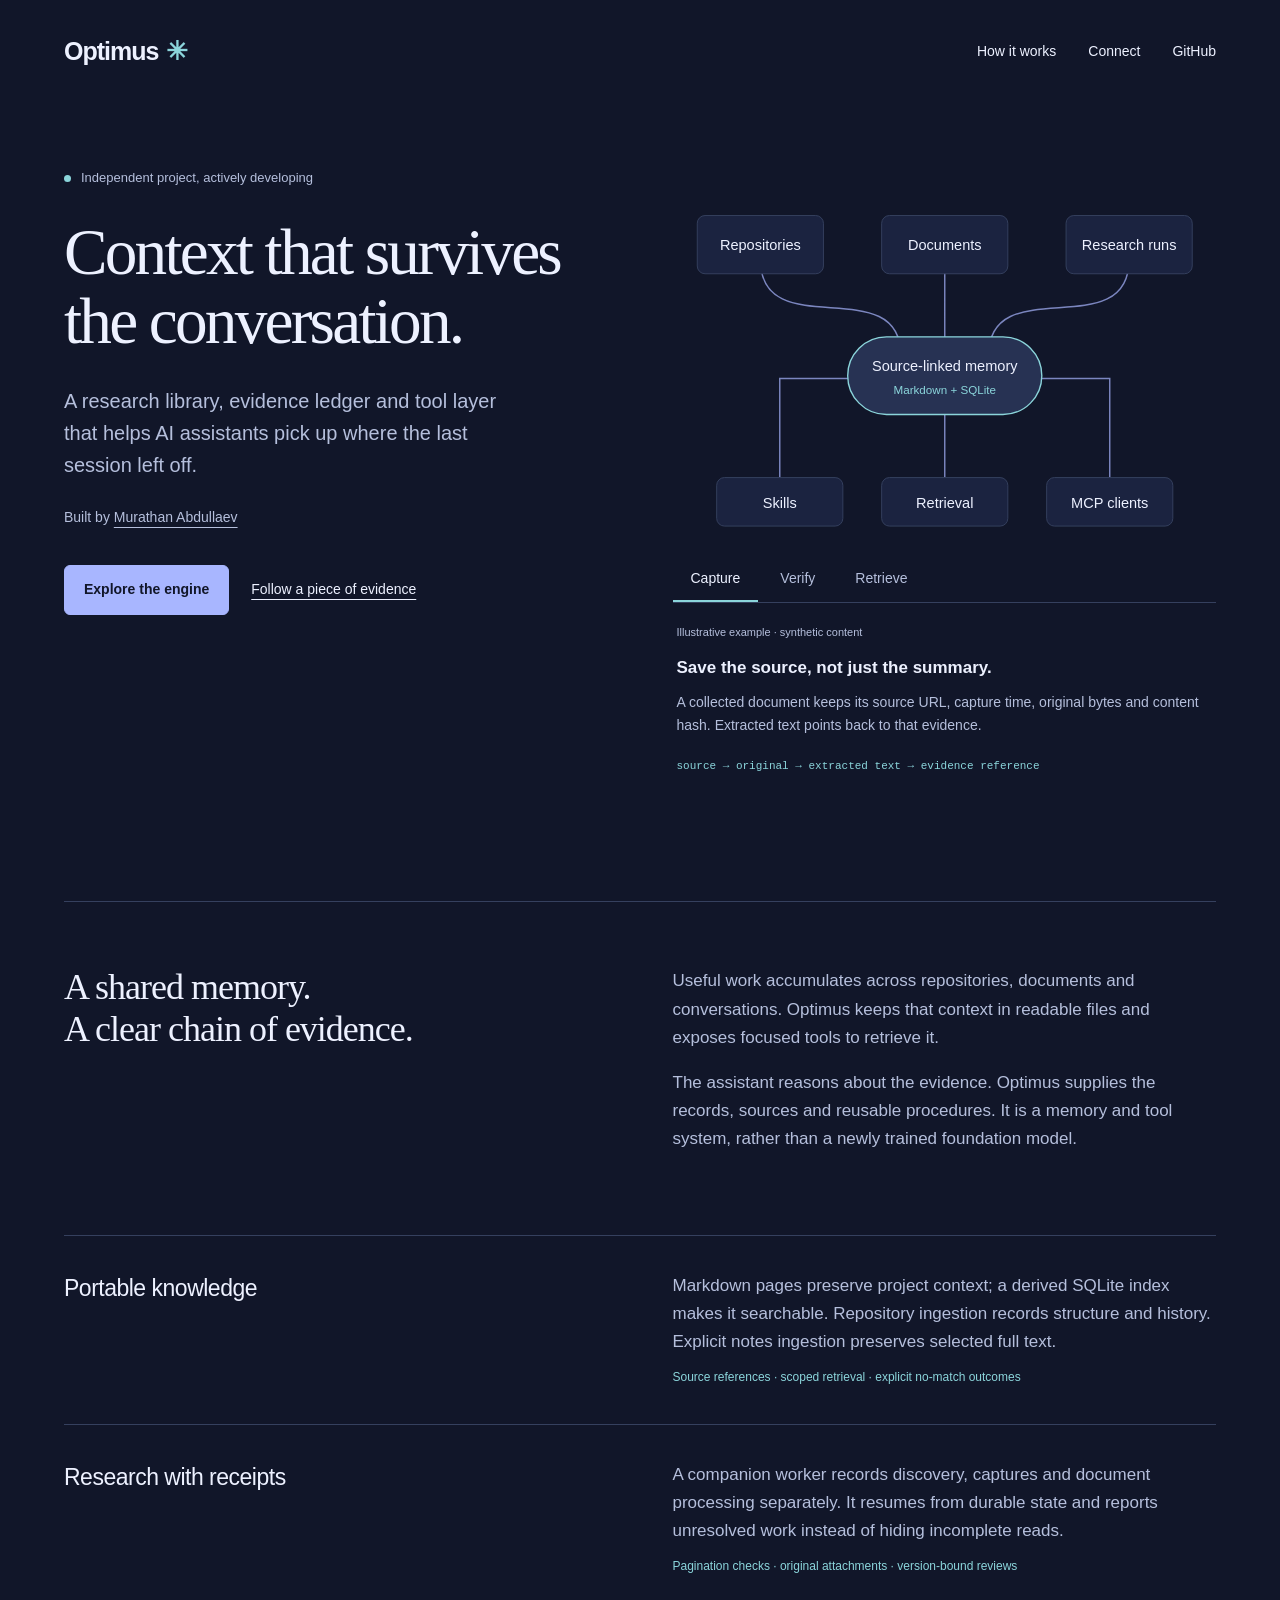
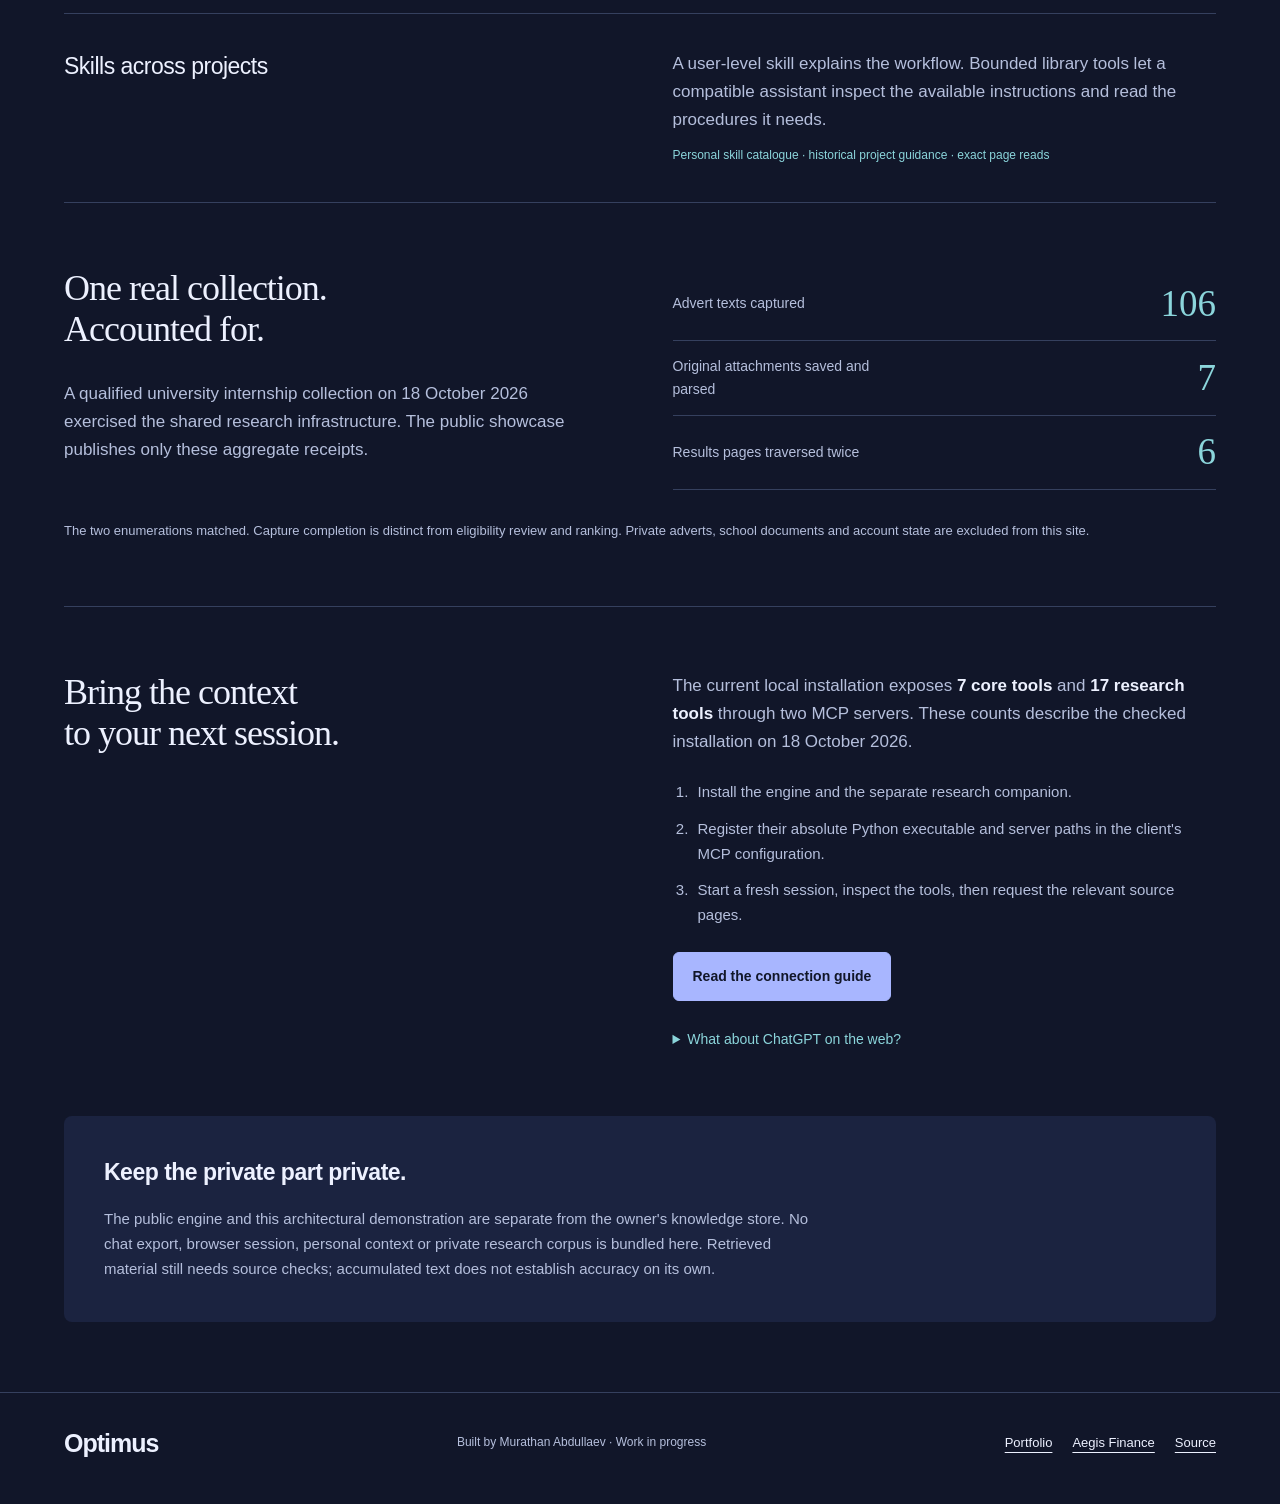
==== showcase/public/index.html @ f83b024f "Document Optimus and add sanitized public architecture showcase" ====
<!doctype html>
<html lang="en"><head><meta charset="utf-8"><meta name="viewport" content="width=device-width,initial-scale=1"><meta name="description" content="Optimus is a portable memory and research layer for AI tools. Explore its evidence, skills and MCP architecture."><meta name="theme-color" content="#111629"><meta property="og:title" content="Optimus — context that survives the conversation"><meta property="og:description" content="A portable research library, evidence ledger and MCP toolset built by Murathan Abdullaev."><title>Optimus | Context that survives the conversation</title><link rel="icon" href="mark.svg" type="image/svg+xml"><link rel="stylesheet" href="style.css"><script src="script.js" defer></script></head>
<body><a class="skip" href="#main">Skip to content</a>
<header><a class="wordmark" href="#">Optimus<span class="mark" aria-hidden="true">✳</span></a><nav aria-label="Main navigation"><a href="#architecture">How it works</a><a href="#connect">Connect</a><a href="https://github.com/Murathanx12/Optimus">GitHub</a></nav></header>
<main id="main"><section class="hero"><div><p class="status"><span aria-hidden="true"></span>Independent project, actively developing</p><h1>Context that survives the conversation.</h1><p class="intro">A research library, evidence ledger and tool layer that helps AI assistants pick up where the last session left off.</p><p class="byline">Built by <a href="https://murathan.info">Murathan Abdullaev</a></p><div class="actions"><a class="button" href="https://github.com/Murathanx12/Optimus">Explore the engine</a><a class="text-link" href="#architecture">Follow a piece of evidence</a></div></div>
<div class="map-wrap" id="architecture"><h2 class="sr-only">Interactive architecture map</h2><svg class="map" viewBox="0 0 560 390" role="img" aria-labelledby="map-title map-desc"><title id="map-title">From sources to reusable context</title><desc id="map-desc">Sources flow into an evidence store, a searchable library and MCP tools. Private material stays on the owner's computer.</desc><g class="paths"><path d="M90 95C90 185 235 105 235 195M280 95V195M470 95C470 185 325 105 325 195M280 240V320M235 218H110V320M325 218H450V320"/></g><g class="node"><rect x="25" y="50" width="130" height="60" rx="8"/><text x="90" y="86">Repositories</text><rect x="215" y="50" width="130" height="60" rx="8"/><text x="280" y="86">Documents</text><rect x="405" y="50" width="130" height="60" rx="8"/><text x="470" y="86">Research runs</text></g><g class="store"><rect x="180" y="175" width="200" height="80" rx="40"/><text x="280" y="210">Source-linked memory</text><text class="small" x="280" y="234">Markdown + SQLite</text></g><g class="node"><rect x="45" y="320" width="130" height="50" rx="8"/><text x="110" y="351">Skills</text><rect x="215" y="320" width="130" height="50" rx="8"/><text x="280" y="351">Retrieval</text><rect x="385" y="320" width="130" height="50" rx="8"/><text x="450" y="351">MCP clients</text></g></svg>
<div class="tabs" role="group" aria-label="Explore evidence stages"><button class="active" data-stage="capture" aria-pressed="true">Capture</button><button data-stage="verify" aria-pressed="false">Verify</button><button data-stage="retrieve" aria-pressed="false">Retrieve</button></div><div class="example" aria-live="polite"><p class="sample">Illustrative example · synthetic content</p><h3 id="example-title">Save the source, not just the summary.</h3><p id="example-body">A collected document keeps its source URL, capture time, original bytes and content hash. Extracted text points back to that evidence.</p><code id="example-code">source → original → extracted text → evidence reference</code></div></div></section>
<section class="reading"><h2>A shared memory.<br>A clear chain of evidence.</h2><div><p>Useful work accumulates across repositories, documents and conversations. Optimus keeps that context in readable files and exposes focused tools to retrieve it.</p><p>The assistant reasons about the evidence. Optimus supplies the records, sources and reusable procedures. It is a memory and tool system, rather than a newly trained foundation model.</p></div></section>
<section class="capabilities" aria-label="Capabilities"><article><h2>Portable knowledge</h2><div><p>Markdown pages preserve project context; a derived SQLite index makes it searchable. Repository ingestion records structure and history. Explicit notes ingestion preserves selected full text.</p><p class="detail">Source references · scoped retrieval · explicit no-match outcomes</p></div></article><article><h2>Research with receipts</h2><div><p>A companion worker records discovery, captures and document processing separately. It resumes from durable state and reports unresolved work instead of hiding incomplete reads.</p><p class="detail">Pagination checks · original attachments · version-bound reviews</p></div></article><article><h2>Skills across projects</h2><div><p>A user-level skill explains the workflow. Bounded library tools let a compatible assistant inspect the available instructions and read the procedures it needs.</p><p class="detail">Personal skill catalogue · historical project guidance · exact page reads</p></div></article></section>
<section class="proof"><div><h2>One real collection.<br>Accounted for.</h2><p>A qualified university internship collection on 18 October 2026 exercised the shared research infrastructure. The public showcase publishes only these aggregate receipts.</p></div><dl><div><dt>Advert texts captured</dt><dd>106</dd></div><div><dt>Original attachments saved and parsed</dt><dd>7</dd></div><div><dt>Results pages traversed twice</dt><dd>6</dd></div></dl><p class="caveat">The two enumerations matched. Capture completion is distinct from eligibility review and ranking. Private adverts, school documents and account state are excluded from this site.</p></section>
<section id="connect" class="connection"><h2>Bring the context<br>to your next session.</h2><div><p>The current local installation exposes <strong>7 core tools</strong> and <strong>17 research tools</strong> through two MCP servers. These counts describe the checked installation on 18 October 2026.</p><ol><li>Install the engine and the separate research companion.</li><li>Register their absolute Python executable and server paths in the client's MCP configuration.</li><li>Start a fresh session, inspect the tools, then request the relevant source pages.</li></ol><a class="button" href="https://github.com/Murathanx12/Optimus#connect-an-assistant">Read the connection guide</a><details><summary>What about ChatGPT on the web?</summary><p>Local stdio configuration serves compatible local clients. ChatGPT.com needs a separate supported connection, such as Secure MCP Tunnel, with the right account permissions and authentication. The public website is a showcase, not an endpoint into the private brain.</p><p><a href="https://developers.openai.com/api/docs/guides/secure-mcp-tunnels">Official Secure MCP Tunnel documentation</a></p></details></div></section>
<section class="boundary"><h2>Keep the private part private.</h2><p>The public engine and this architectural demonstration are separate from the owner's knowledge store. No chat export, browser session, personal context or private research corpus is bundled here. Retrieved material still needs source checks; accumulated text does not establish accuracy on its own.</p></section></main>
<footer><a class="wordmark" href="#">Optimus</a><p>Built by Murathan Abdullaev · Work in progress</p><div><a href="https://murathan.info">Portfolio</a><a href="https://github.com/Murathanx12/AEGIS-FINANCE-SHOWCASE">Aegis Finance</a><a href="https://github.com/Murathanx12/Optimus">Source</a></div></footer></body></html>
---- showcase/public/style.css ----
:root{color-scheme:dark;--ink:#111629;--panel:#1b2340;--text:#edf1ff;--muted:#b5bfdc;--line:#35405e;--accent:#a8b6ff;--source:#8bd5db}*{box-sizing:border-box}html{scroll-behavior:smooth;scroll-padding-top:28px}body{margin:0;background:var(--ink);color:var(--text);font:17px/1.65 "Segoe UI",Arial,sans-serif}a{color:inherit;text-underline-offset:5px}a:hover{color:var(--source)}a:focus-visible,button:focus-visible,summary:focus-visible{outline:3px solid var(--source);outline-offset:5px}header,main,footer{max-width:1320px;margin:auto;padding-left:64px;padding-right:64px}header{display:flex;justify-content:space-between;align-items:center;padding-top:30px;padding-bottom:30px}.wordmark{font-size:25px;font-weight:700;letter-spacing:-1px;text-decoration:none}.mark{font-size:26px;color:var(--source);margin-left:8px}nav{display:flex;gap:32px;font-size:14px}nav a{text-decoration:none}.hero{display:grid;grid-template-columns:1fr 1fr;gap:65px;padding:64px 0 88px;align-items:start}.status{font-size:13px;color:var(--muted);margin:0 0 30px}.status span{display:inline-block;width:7px;height:7px;background:var(--source);border-radius:50%;margin-right:10px}h1,h2,h3,p{margin-top:0}h1{font:normal clamp(44px,5.1vw,72px)/1.05 Georgia,serif;letter-spacing:-2.8px;margin-bottom:30px;max-width:650px}h2{font:normal 36px/1.14 Georgia,serif;letter-spacing:-1px}.intro{font-size:20px;line-height:1.6;color:var(--muted);max-width:460px}.byline{font-size:14px;color:var(--muted);margin-top:25px}.actions{display:flex;flex-wrap:wrap;align-items:center;gap:22px;margin-top:36px}.button{display:inline-block;background:var(--accent);color:var(--ink);border:1px solid var(--accent);padding:12px 19px;border-radius:6px;font-size:14px;font-weight:600;text-decoration:none}.button:hover{color:var(--ink);background:#cad3ff}.text-link{font-size:14px}.map-wrap{padding-top:0;min-width:0}.map{width:100%;height:auto;display:block}.paths path{stroke:var(--accent);stroke-width:1.5;fill:none;opacity:.7}.node rect{fill:var(--panel);stroke:var(--line)}.node text,.store text{fill:var(--text);font:15px "Segoe UI",sans-serif;text-anchor:middle}.store rect{fill:#273253;stroke:var(--source);stroke-width:1.4}.store .small{font-size:12px;fill:var(--source)}.tabs{display:flex;gap:4px;border-bottom:1px solid var(--line);margin-top:12px}.tabs button{background:none;color:var(--muted);padding:10px 18px;border:0;border-bottom:2px solid transparent;font:inherit;font-size:14px;cursor:pointer}.tabs button.active{border-bottom-color:var(--source);color:var(--text)}.example{padding:20px 4px 0;min-height:210px}.sample{font-size:11px;color:var(--muted);margin-bottom:12px}.example h3{font-size:17px;font-weight:600;margin-bottom:9px}.example p:not(.sample){font-size:14px;color:var(--muted);line-height:1.65;margin-bottom:13px}.example code{font:11px/1.6 Consolas,monospace;color:var(--source);overflow-wrap:anywhere}.reading,.connection{display:grid;grid-template-columns:1fr 1fr;gap:65px;border-top:1px solid var(--line);padding:65px 0}.reading p,.connection p{color:var(--muted);max-width:62ch}.capabilities{border-top:1px solid var(--line)}.capabilities article{display:grid;grid-template-columns:1fr 1fr;gap:65px;padding:36px 0;border-bottom:1px solid var(--line)}.capabilities h2{font-family:"Segoe UI",Arial,sans-serif;font-size:23px;letter-spacing:-.5px;line-height:1.4}.capabilities p{color:var(--muted);margin-bottom:12px}.capabilities .detail{font-size:12px;color:var(--source);margin:0}.proof{padding:65px 0;display:grid;grid-template-columns:1fr 1fr;gap:30px 65px}.proof p{color:var(--muted);max-width:55ch}.proof dl{margin:0}.proof dl div{display:flex;justify-content:space-between;align-items:center;gap:22px;border-bottom:1px solid var(--line);padding:14px 0}.proof dt{font-size:14px;color:var(--muted);max-width:210px}.proof dd{font:normal 37px/1.2 Georgia,serif;margin:0;color:var(--source)}.proof .caveat{grid-column:1/-1;font-size:13px;max-width:none;margin:0}.connection ol{padding-left:20px;color:var(--muted);font-size:15px;margin:24px 0}.connection li{padding-left:5px;margin-bottom:12px}strong{color:var(--text);font-weight:600}details{margin-top:27px;font-size:14px}summary{cursor:pointer;color:var(--source)}details p{margin:16px 0 0}.boundary{padding:40px;background:var(--panel);border-radius:8px;margin-bottom:70px}.boundary h2{font:600 23px/1.4 "Segoe UI",Arial,sans-serif;letter-spacing:-.5px}.boundary p{max-width:85ch;color:var(--muted);font-size:15px;margin:0}footer{border-top:1px solid var(--line);display:flex;gap:30px;align-items:center;justify-content:space-between;padding-top:30px;padding-bottom:40px}footer p{font-size:12px;color:var(--muted);margin:0}footer div{display:flex;gap:20px;font-size:13px}.sr-only{position:absolute;width:1px;height:1px;padding:0;margin:-1px;overflow:hidden;clip:rect(0,0,0,0);white-space:nowrap;border:0}.skip{position:absolute;top:-100px;left:20px;background:var(--text);color:var(--ink);padding:8px}.skip:focus{top:10px;z-index:10}@media(max-width:900px){header,main,footer{padding-left:30px;padding-right:30px}.hero,.reading,.connection,.capabilities article,.proof{gap:30px}.hero{padding-top:40px}h1{font-size:51px}h2{font-size:30px}footer{flex-wrap:wrap}}@media(max-width:650px){body{font-size:16px}header,main,footer{padding-left:22px;padding-right:22px}header{padding-top:20px}nav{gap:15px;font-size:12px}.wordmark{font-size:23px}.mark{display:none}.hero,.reading,.connection,.capabilities article,.proof{grid-template-columns:1fr}.hero{padding-top:25px;padding-bottom:48px;gap:30px}h1{font-size:53px;letter-spacing:-2px;max-width:500px}.intro{font-size:19px}.map-wrap{max-width:540px}.reading,.connection,.proof{padding:45px 0;gap:20px}.capabilities article{gap:5px;padding:26px 0}.capabilities h2{font-size:21px}.proof .caveat{grid-column:auto}.boundary{padding:26px;margin-bottom:45px}.example{min-height:200px}.byline{margin-top:20px}.actions{margin-top:25px}footer{gap:15px}footer p{width:100%}}@media(prefers-reduced-motion:reduce){html{scroll-behavior:auto}}
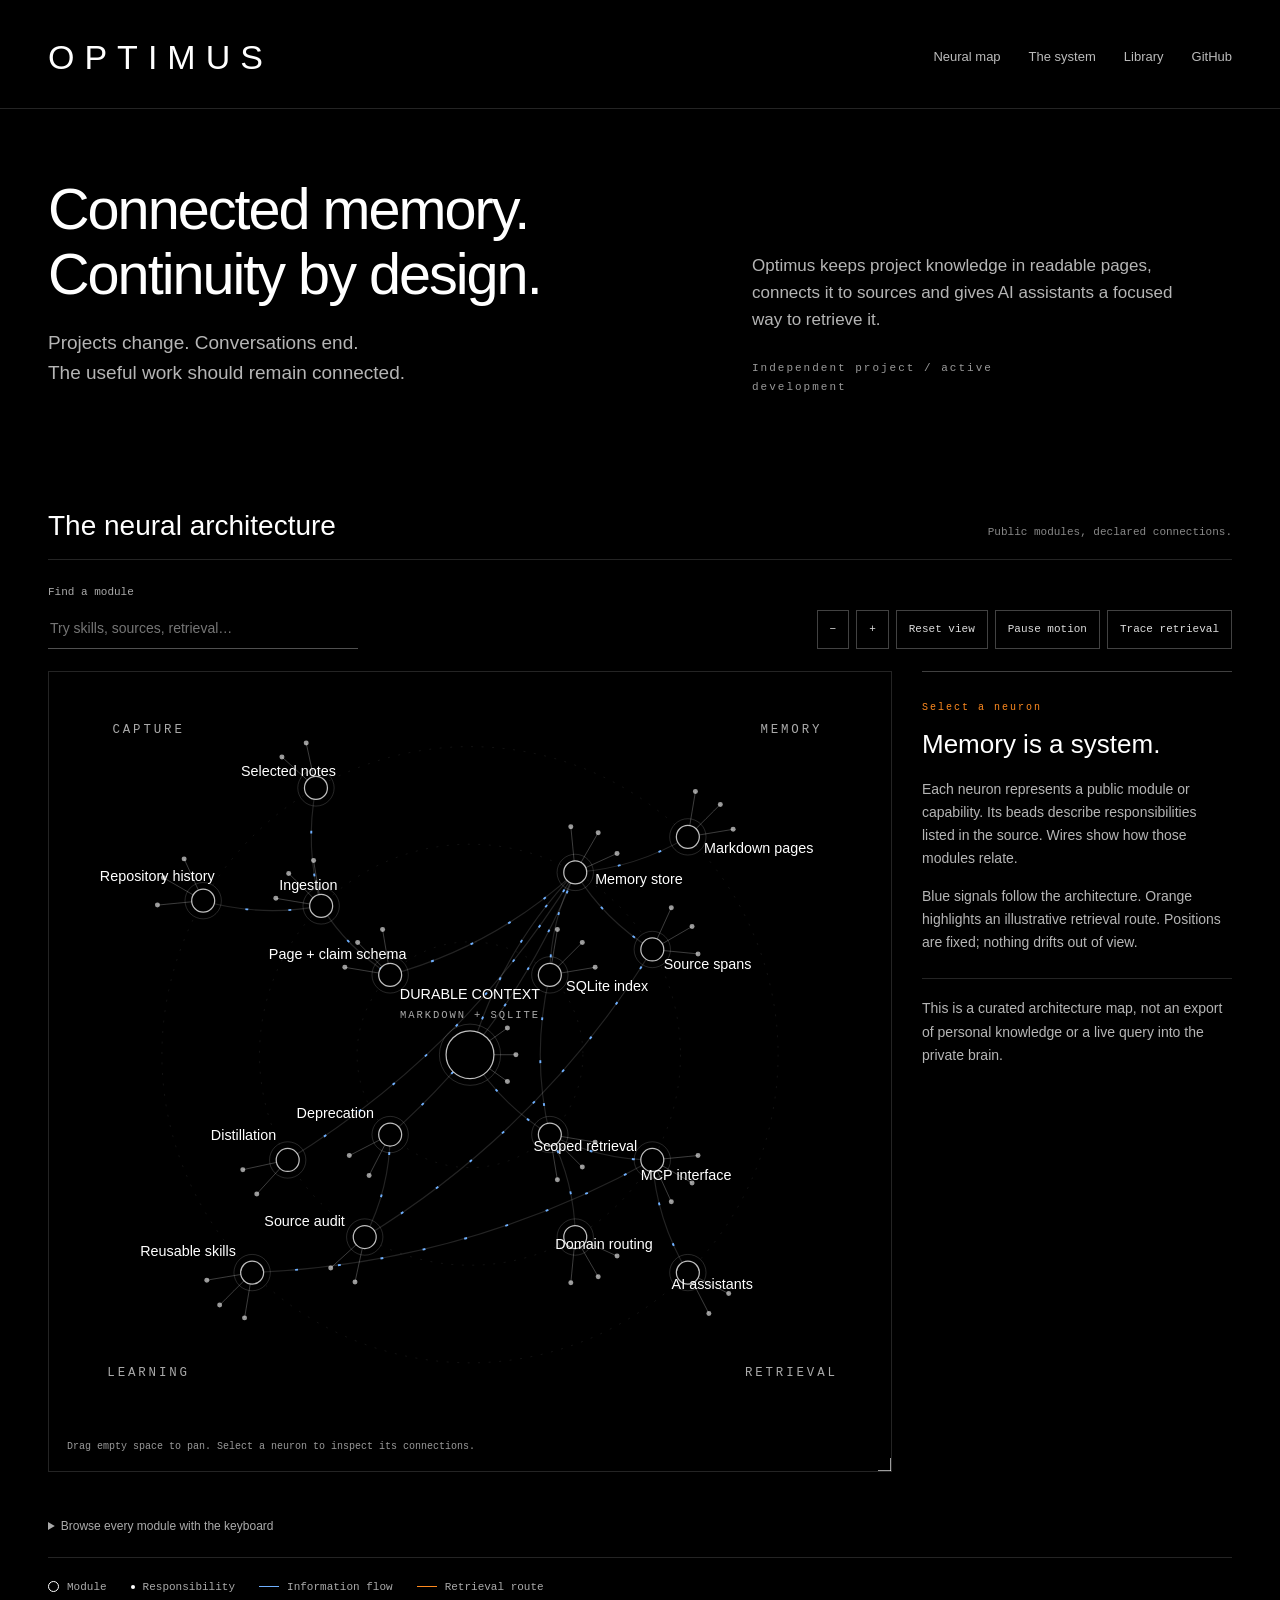
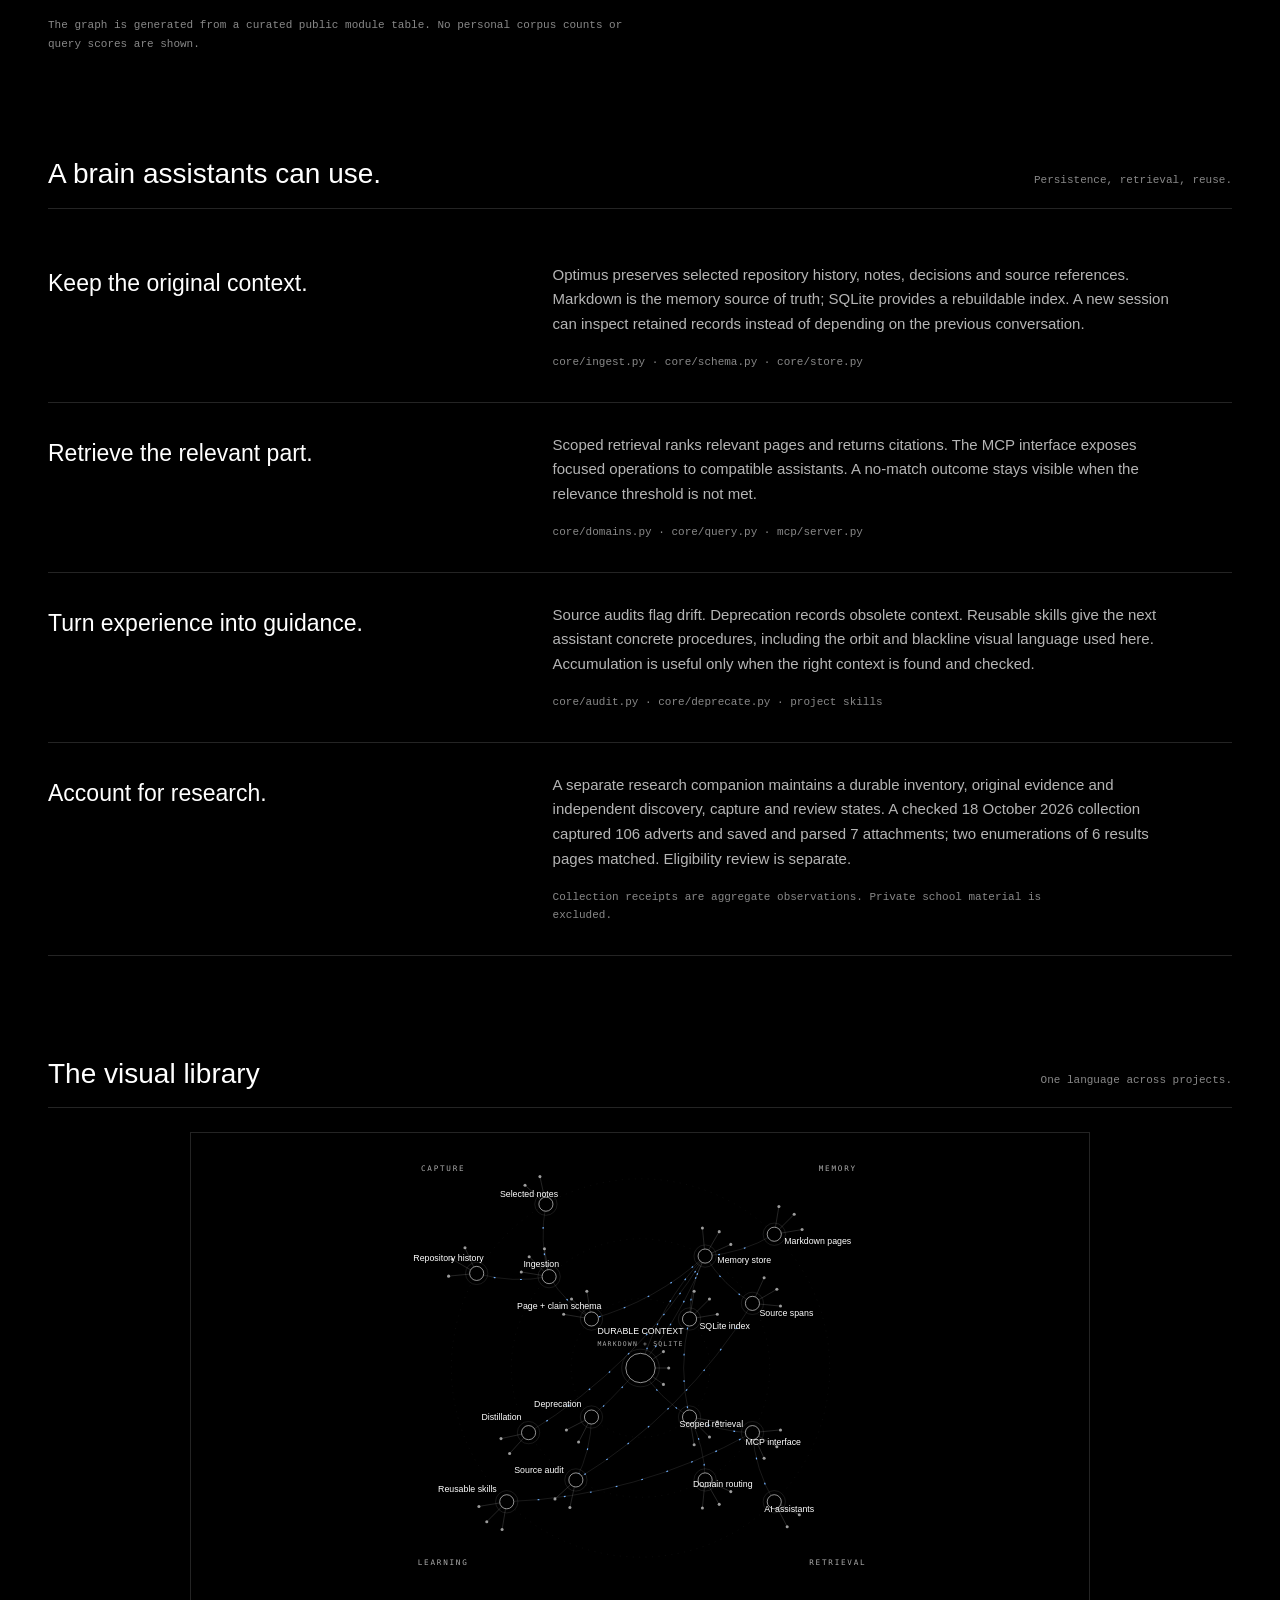
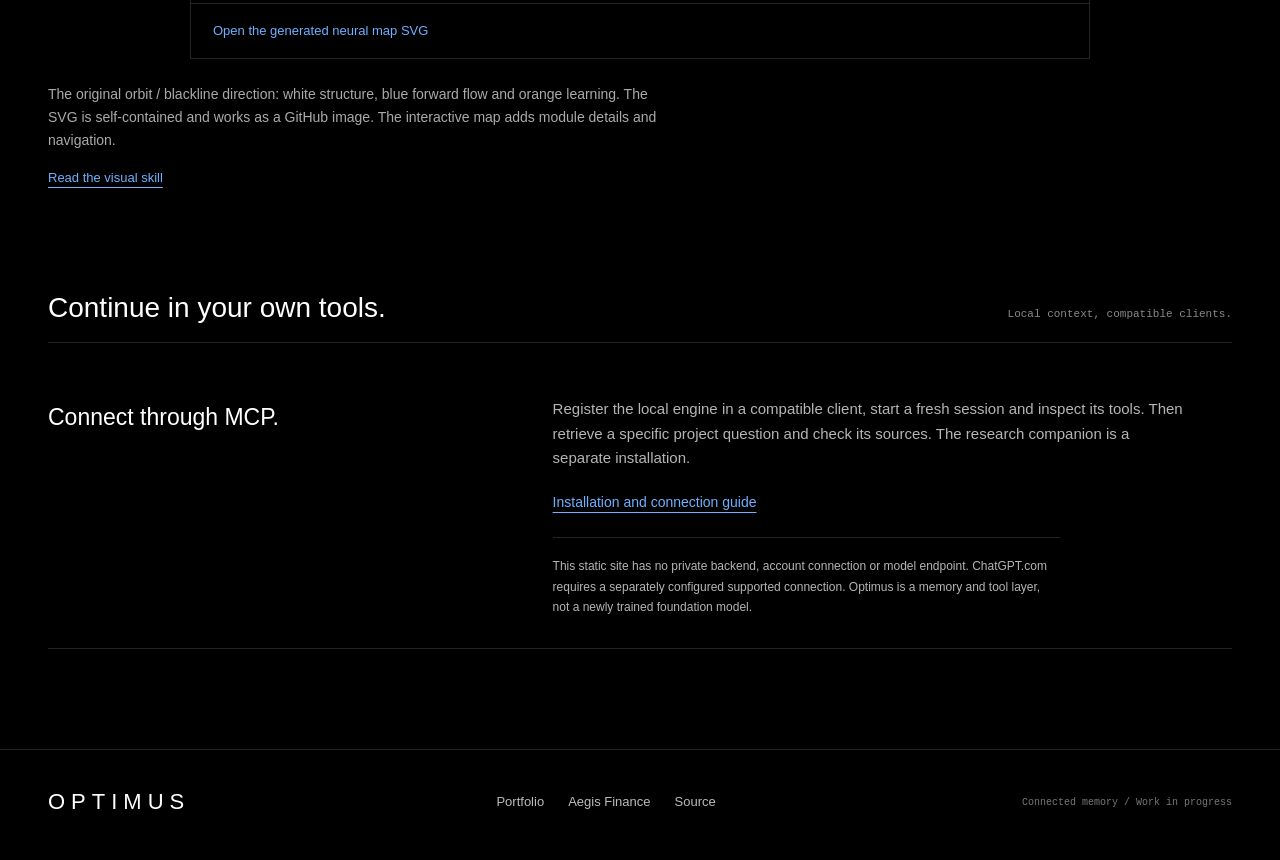
==== commit 67999879: "Restore Optimus orbit neural architecture and interactive public map" ====
--- a/showcase/public/index.html
+++ b/showcase/public/index.html
@@ -1,13 +1,11 @@
 <!doctype html>
-<html lang="en"><head><meta charset="utf-8"><meta name="viewport" content="width=device-width,initial-scale=1"><meta name="description" content="Optimus is a portable memory and research layer for AI tools. Explore its evidence, skills and MCP architecture."><meta name="theme-color" content="#111629"><meta property="og:title" content="Optimus — context that survives the conversation"><meta property="og:description" content="A portable research library, evidence ledger and MCP toolset built by Murathan Abdullaev."><title>Optimus | Context that survives the conversation</title><link rel="icon" href="mark.svg" type="image/svg+xml"><link rel="stylesheet" href="style.css"><script src="script.js" defer></script></head>
-<body><a class="skip" href="#main">Skip to content</a>
-<header><a class="wordmark" href="#">Optimus<span class="mark" aria-hidden="true">✳</span></a><nav aria-label="Main navigation"><a href="#architecture">How it works</a><a href="#connect">Connect</a><a href="https://github.com/Murathanx12/Optimus">GitHub</a></nav></header>
-<main id="main"><section class="hero"><div><p class="status"><span aria-hidden="true"></span>Independent project, actively developing</p><h1>Context that survives the conversation.</h1><p class="intro">A research library, evidence ledger and tool layer that helps AI assistants pick up where the last session left off.</p><p class="byline">Built by <a href="https://murathan.info">Murathan Abdullaev</a></p><div class="actions"><a class="button" href="https://github.com/Murathanx12/Optimus">Explore the engine</a><a class="text-link" href="#architecture">Follow a piece of evidence</a></div></div>
-<div class="map-wrap" id="architecture"><h2 class="sr-only">Interactive architecture map</h2><svg class="map" viewBox="0 0 560 390" role="img" aria-labelledby="map-title map-desc"><title id="map-title">From sources to reusable context</title><desc id="map-desc">Sources flow into an evidence store, a searchable library and MCP tools. Private material stays on the owner's computer.</desc><g class="paths"><path d="M90 95C90 185 235 105 235 195M280 95V195M470 95C470 185 325 105 325 195M280 240V320M235 218H110V320M325 218H450V320"/></g><g class="node"><rect x="25" y="50" width="130" height="60" rx="8"/><text x="90" y="86">Repositories</text><rect x="215" y="50" width="130" height="60" rx="8"/><text x="280" y="86">Documents</text><rect x="405" y="50" width="130" height="60" rx="8"/><text x="470" y="86">Research runs</text></g><g class="store"><rect x="180" y="175" width="200" height="80" rx="40"/><text x="280" y="210">Source-linked memory</text><text class="small" x="280" y="234">Markdown + SQLite</text></g><g class="node"><rect x="45" y="320" width="130" height="50" rx="8"/><text x="110" y="351">Skills</text><rect x="215" y="320" width="130" height="50" rx="8"/><text x="280" y="351">Retrieval</text><rect x="385" y="320" width="130" height="50" rx="8"/><text x="450" y="351">MCP clients</text></g></svg>
-<div class="tabs" role="group" aria-label="Explore evidence stages"><button class="active" data-stage="capture" aria-pressed="true">Capture</button><button data-stage="verify" aria-pressed="false">Verify</button><button data-stage="retrieve" aria-pressed="false">Retrieve</button></div><div class="example" aria-live="polite"><p class="sample">Illustrative example · synthetic content</p><h3 id="example-title">Save the source, not just the summary.</h3><p id="example-body">A collected document keeps its source URL, capture time, original bytes and content hash. Extracted text points back to that evidence.</p><code id="example-code">source → original → extracted text → evidence reference</code></div></div></section>
-<section class="reading"><h2>A shared memory.<br>A clear chain of evidence.</h2><div><p>Useful work accumulates across repositories, documents and conversations. Optimus keeps that context in readable files and exposes focused tools to retrieve it.</p><p>The assistant reasons about the evidence. Optimus supplies the records, sources and reusable procedures. It is a memory and tool system, rather than a newly trained foundation model.</p></div></section>
-<section class="capabilities" aria-label="Capabilities"><article><h2>Portable knowledge</h2><div><p>Markdown pages preserve project context; a derived SQLite index makes it searchable. Repository ingestion records structure and history. Explicit notes ingestion preserves selected full text.</p><p class="detail">Source references · scoped retrieval · explicit no-match outcomes</p></div></article><article><h2>Research with receipts</h2><div><p>A companion worker records discovery, captures and document processing separately. It resumes from durable state and reports unresolved work instead of hiding incomplete reads.</p><p class="detail">Pagination checks · original attachments · version-bound reviews</p></div></article><article><h2>Skills across projects</h2><div><p>A user-level skill explains the workflow. Bounded library tools let a compatible assistant inspect the available instructions and read the procedures it needs.</p><p class="detail">Personal skill catalogue · historical project guidance · exact page reads</p></div></article></section>
-<section class="proof"><div><h2>One real collection.<br>Accounted for.</h2><p>A qualified university internship collection on 18 October 2026 exercised the shared research infrastructure. The public showcase publishes only these aggregate receipts.</p></div><dl><div><dt>Advert texts captured</dt><dd>106</dd></div><div><dt>Original attachments saved and parsed</dt><dd>7</dd></div><div><dt>Results pages traversed twice</dt><dd>6</dd></div></dl><p class="caveat">The two enumerations matched. Capture completion is distinct from eligibility review and ranking. Private adverts, school documents and account state are excluded from this site.</p></section>
-<section id="connect" class="connection"><h2>Bring the context<br>to your next session.</h2><div><p>The current local installation exposes <strong>7 core tools</strong> and <strong>17 research tools</strong> through two MCP servers. These counts describe the checked installation on 18 October 2026.</p><ol><li>Install the engine and the separate research companion.</li><li>Register their absolute Python executable and server paths in the client's MCP configuration.</li><li>Start a fresh session, inspect the tools, then request the relevant source pages.</li></ol><a class="button" href="https://github.com/Murathanx12/Optimus#connect-an-assistant">Read the connection guide</a><details><summary>What about ChatGPT on the web?</summary><p>Local stdio configuration serves compatible local clients. ChatGPT.com needs a separate supported connection, such as Secure MCP Tunnel, with the right account permissions and authentication. The public website is a showcase, not an endpoint into the private brain.</p><p><a href="https://developers.openai.com/api/docs/guides/secure-mcp-tunnels">Official Secure MCP Tunnel documentation</a></p></details></div></section>
-<section class="boundary"><h2>Keep the private part private.</h2><p>The public engine and this architectural demonstration are separate from the owner's knowledge store. No chat export, browser session, personal context or private research corpus is bundled here. Retrieved material still needs source checks; accumulated text does not establish accuracy on its own.</p></section></main>
-<footer><a class="wordmark" href="#">Optimus</a><p>Built by Murathan Abdullaev · Work in progress</p><div><a href="https://murathan.info">Portfolio</a><a href="https://github.com/Murathanx12/AEGIS-FINANCE-SHOWCASE">Aegis Finance</a><a href="https://github.com/Murathanx12/Optimus">Source</a></div></footer></body></html>
+<html lang="en"><head><meta charset="utf-8"><meta name="viewport" content="width=device-width,initial-scale=1"><meta name="theme-color" content="#000000"><title>Optimus — Connected memory</title><meta name="description" content="Explore Optimus as an interactive neural architecture: durable memory, source-linked retrieval and reusable skills for AI assistants."><link rel="icon" href="mark.svg" type="image/svg+xml"><link rel="stylesheet" href="style.css"><script src="script.js" defer></script></head>
+<body><a class="skip" href="#main">Skip to content</a><header><a class="wordmark" href="#">OPTIMUS</a><nav aria-label="Main navigation"><a href="#neural-map">Neural map</a><a href="#system">The system</a><a href="#library">Library</a><a href="https://github.com/Murathanx12/Optimus">GitHub</a></nav></header>
+<main id="main"><section class="intro"><div><h1>Connected memory.<br>Continuity by design.</h1><p>Projects change. Conversations end.<br>The useful work should remain connected.</p></div><div class="intro-side"><p>Optimus keeps project knowledge in readable pages, connects it to sources and gives AI assistants a focused way to retrieve it.</p><p class="meta">Independent project / active development</p></div></section>
+<section id="neural-map" aria-labelledby="map-heading"><div class="section-head"><h2 id="map-heading">The neural architecture</h2><p>Public modules, declared connections.</p></div><div class="controls"><label class="search">Find a module<input id="search" type="search" placeholder="Try skills, sources, retrieval…" autocomplete="off"></label><div class="map-tools" role="group" aria-label="Map controls"><button id="zoom-out" aria-label="Zoom out">−</button><button id="zoom-in" aria-label="Zoom in">+</button><button id="reset">Reset view</button><button id="motion" aria-pressed="false">Pause motion</button><button id="trace" aria-pressed="false">Trace retrieval</button></div></div>
+<div class="map-grid"><div class="map-frame" id="map-frame"><svg xmlns="http://www.w3.org/2000/svg" viewBox="160 40 880 800" role="img" aria-labelledby="neural-title neural-desc" class="neural-svg"><title id="neural-title">Optimus neural architecture</title><desc id="neural-desc">A curated map of public modules: capture, durable memory, scoped retrieval and learning. Blue signals travel along module relationships. This is not a private knowledge export.</desc><style>text{font-family:Inter,-apple-system,BlinkMacSystemFont,"Segoe UI",Helvetica,Arial,sans-serif}.label{fill:#fff;font-size:15px}.meta{fill:#aaa;font-size:11px;letter-spacing:2px;font-family:ui-monospace,SFMono-Regular,Consolas,monospace}.edge{fill:none;stroke:#fff;stroke-opacity:.14;stroke-width:1.2}.flow{fill:none;stroke:#6fb0ff;stroke-width:2;stroke-dasharray:3 42;animation:current 9s linear infinite}.soma{fill:#000;stroke:#fff;stroke-opacity:.75;stroke-width:1.3}.membrane{fill:none;stroke:#fff;stroke-opacity:.16}.bead{fill:#fff;fill-opacity:.6}.dendrite{fill:none;stroke:#fff;stroke-opacity:.25}.sector{fill:#aaa;font-size:13px;letter-spacing:3px;font-family:ui-monospace,SFMono-Regular,Consolas,monospace}@keyframes current{to{stroke-dashoffset:-180}}@media(prefers-reduced-motion:reduce){.flow{animation:none;stroke-dasharray:none;stroke-opacity:.28}}.paused .flow{animation-play-state:paused}.node{cursor:pointer}.node.selected .soma,.node:focus .soma{stroke:#6fb0ff;fill:#000}.node.selected .label{fill:#6fb0ff}.edge.trace{stroke:#ff8a1f;stroke-opacity:.85;stroke-width:2}.node.dim{opacity:.18}</style><rect width="1200" height="880" fill="#000"/><g id="network"><circle cx="600" cy="440" r="118" fill="none" stroke="#fff" stroke-opacity=".08" stroke-dasharray="2 9"/><circle cx="600" cy="440" r="220" fill="none" stroke="#fff" stroke-opacity=".08" stroke-dasharray="2 9"/><circle cx="600" cy="440" r="322" fill="none" stroke="#fff" stroke-opacity=".08" stroke-dasharray="2 9"/><text class="sector" text-anchor="middle" x="264.12" y="104.12">CAPTURE</text><text class="sector" text-anchor="middle" x="935.88" y="104.12">MEMORY</text><text class="sector" text-anchor="middle" x="935.88" y="775.88">RETRIEVAL</text><text class="sector" text-anchor="middle" x="264.12" y="775.88">LEARNING</text><path class="edge" data-source="repositories" data-target="ingest" d="M321.14,279.0Q382.14,296.52 444.44,284.44"/><path class="flow" style="animation-delay:-0.00s" d="M321.14,279.0Q382.14,296.52 444.44,284.44"/><path class="edge" data-source="notes" data-target="ingest" d="M439.0,161.14Q426.92,223.44 444.44,284.44"/><path class="flow" style="animation-delay:-0.47s" d="M439.0,161.14Q426.92,223.44 444.44,284.44"/><path class="edge" data-source="ingest" data-target="schema" d="M444.44,284.44Q471.85,329.15 516.56,356.56"/><path class="flow" style="animation-delay:-0.94s" d="M444.44,284.44Q471.85,329.15 516.56,356.56"/><path class="edge" data-source="schema" data-target="store" d="M516.56,356.56Q626.13,326.23 710.0,249.47"/><path class="flow" style="animation-delay:-1.41s" d="M516.56,356.56Q626.13,326.23 710.0,249.47"/><path class="edge" data-source="store" data-target="markdown" d="M710.0,249.47Q773.30,245.01 827.69,212.31"/><path class="flow" style="animation-delay:-1.88s" d="M710.0,249.47Q773.30,245.01 827.69,212.31"/><path class="edge" data-source="store" data-target="index" d="M710.0,249.47Q683.87,299.83 683.44,356.56"/><path class="flow" style="animation-delay:-2.35s" d="M710.0,249.47Q683.87,299.83 683.44,356.56"/><path class="edge" data-source="store" data-target="sources" d="M710.0,249.47Q740.60,299.40 790.53,330.0"/><path class="flow" style="animation-delay:-2.82s" d="M710.0,249.47Q740.60,299.40 790.53,330.0"/><path class="edge" data-source="store" data-target="context" d="M710.0,249.47Q632.14,331.54 600.0,440.0"/><path class="flow" style="animation-delay:-3.29s" d="M710.0,249.47Q632.14,331.54 600.0,440.0"/><path class="edge" data-source="index" data-target="query" d="M683.44,356.56Q663.41,440.00 683.44,523.44"/><path class="flow" style="animation-delay:-3.76s" d="M683.44,356.56Q663.41,440.00 683.44,523.44"/><path class="edge" data-source="domains" data-target="query" d="M710.0,630.53Q709.57,573.80 683.44,523.44"/><path class="flow" style="animation-delay:-4.23s" d="M710.0,630.53Q709.57,573.80 683.44,523.44"/><path class="edge" data-source="query" data-target="mcp" d="M683.44,523.44Q733.80,549.57 790.53,550.0"/><path class="flow" style="animation-delay:-4.70s" d="M683.44,523.44Q733.80,549.57 790.53,550.0"/><path class="edge" data-source="mcp" data-target="client" d="M790.53,550.0Q794.99,613.30 827.69,667.69"/><path class="flow" style="animation-delay:-5.17s" d="M790.53,550.0Q794.99,613.30 827.69,667.69"/><path class="edge" data-source="skills" data-target="mcp" d="M372.31,667.69Q595.54,659.03 790.53,550.0"/><path class="flow" style="animation-delay:-5.64s" d="M372.31,667.69Q595.54,659.03 790.53,550.0"/><path class="edge" data-source="audit" data-target="sources" d="M490.0,630.53Q676.33,516.33 790.53,330.0"/><path class="flow" style="animation-delay:-6.11s" d="M490.0,630.53Q676.33,516.33 790.53,330.0"/><path class="edge" data-source="deprecate" data-target="store" d="M516.56,523.44Q646.16,409.67 710.0,249.47"/><path class="flow" style="animation-delay:-6.58s" d="M516.56,523.44Q646.16,409.67 710.0,249.47"/><path class="edge" data-source="distill" data-target="store" d="M409.47,550.0Q595.80,435.80 710.0,249.47"/><path class="flow" style="animation-delay:-7.05s" d="M409.47,550.0Q595.80,435.80 710.0,249.47"/><path class="edge" data-source="context" data-target="query" d="M600.0,440.0Q631.71,491.73 683.44,523.44"/><path class="flow" style="animation-delay:-7.52s" d="M600.0,440.0Q631.71,491.73 683.44,523.44"/><path class="edge" data-source="audit" data-target="deprecate" d="M490.0,630.53Q516.13,580.17 516.56,523.44"/><path class="flow" style="animation-delay:-7.99s" d="M490.0,630.53Q516.13,580.17 516.56,523.44"/><g class="node" data-node="context" tabindex="0" role="button" aria-label="Explore DURABLE CONTEXT"><circle class="membrane" cx="600.0" cy="440.0" r="32"/><path class="dendrite" d="M600.0,440.0Q624.42,422.57 639.07,412.11"/><circle class="bead" cx="639.07" cy="412.11" r="2.6"/><path class="dendrite" d="M600.0,440.0Q630.00,440.00 648.00,440.00"/><circle class="bead" cx="648.00" cy="440.00" r="2.6"/><path class="dendrite" d="M600.0,440.0Q624.42,457.43 639.07,467.89"/><circle class="bead" cx="639.07" cy="467.89" r="2.6"/><circle class="soma" cx="600.0" cy="440.0" r="25"/><text class="label" text-anchor="middle" x="600.0" y="382.0">DURABLE CONTEXT</text><text class="meta" text-anchor="middle" x="600.0" y="402.0">MARKDOWN + SQLITE</text></g><g class="node" data-node="repositories" tabindex="0" role="button" aria-label="Explore Repository history"><circle class="membrane" cx="321.14" cy="279.0" r="19"/><path class="dendrite" d="M321.14,279.0Q291.28,281.89 273.36,283.62"/><circle class="bead" cx="273.36" cy="283.62" r="2.6"/><path class="dendrite" d="M321.14,279.0Q295.16,264.00 279.57,255.00"/><circle class="bead" cx="279.57" cy="255.00" r="2.6"/><path class="dendrite" d="M321.14,279.0Q308.71,251.70 301.25,235.31"/><circle class="bead" cx="301.25" cy="235.31" r="2.6"/><circle class="soma" cx="321.14" cy="279.0" r="12"/><text class="label" text-anchor="end" x="333.14" y="258.22">Repository history</text></g><g class="node" data-node="notes" tabindex="0" role="button" aria-label="Explore Selected notes"><circle class="membrane" cx="439.0" cy="161.14" r="19"/><path class="dendrite" d="M439.0,161.14Q416.79,140.97 403.46,128.87"/><circle class="bead" cx="403.46" cy="128.87" r="2.6"/><path class="dendrite" d="M439.0,161.14Q432.64,131.82 428.83,114.23"/><circle class="bead" cx="428.83" cy="114.23" r="2.6"/><circle class="soma" cx="439.0" cy="161.14" r="12"/><text class="label" text-anchor="end" x="459.78" y="149.14">Selected notes</text></g><g class="node" data-node="ingest" tabindex="0" role="button" aria-label="Explore Ingestion"><circle class="membrane" cx="444.44" cy="284.44" r="19"/><path class="dendrite" d="M444.44,284.44Q414.85,279.50 397.10,276.54"/><circle class="bead" cx="397.10" cy="276.54" r="2.6"/><path class="dendrite" d="M444.44,284.44Q423.23,263.23 410.50,250.50"/><circle class="bead" cx="410.50" cy="250.50" r="2.6"/><path class="dendrite" d="M444.44,284.44Q439.50,254.85 436.54,237.10"/><circle class="bead" cx="436.54" cy="237.10" r="2.6"/><circle class="soma" cx="444.44" cy="284.44" r="12"/><text class="label" text-anchor="end" x="461.41" y="267.47">Ingestion</text></g><g class="node" data-node="schema" tabindex="0" role="button" aria-label="Explore Page + claim schema"><circle class="membrane" cx="516.56" cy="356.56" r="19"/><path class="dendrite" d="M516.56,356.56Q486.97,351.62 469.22,348.66"/><circle class="bead" cx="469.22" cy="348.66" r="2.6"/><path class="dendrite" d="M516.56,356.56Q495.35,335.35 482.62,322.62"/><circle class="bead" cx="482.62" cy="322.62" r="2.6"/><path class="dendrite" d="M516.56,356.56Q511.62,326.97 508.66,309.22"/><circle class="bead" cx="508.66" cy="309.22" r="2.6"/><circle class="soma" cx="516.56" cy="356.56" r="12"/><text class="label" text-anchor="end" x="533.53" y="339.59">Page + claim schema</text></g><g class="node" data-node="markdown" tabindex="0" role="button" aria-label="Explore Markdown pages"><circle class="membrane" cx="827.69" cy="212.31" r="19"/><path class="dendrite" d="M827.69,212.31Q832.63,182.72 835.59,164.97"/><circle class="bead" cx="835.59" cy="164.97" r="2.6"/><path class="dendrite" d="M827.69,212.31Q848.90,191.10 861.63,178.37"/><circle class="bead" cx="861.63" cy="178.37" r="2.6"/><path class="dendrite" d="M827.69,212.31Q857.28,207.37 875.03,204.41"/><circle class="bead" cx="875.03" cy="204.41" r="2.6"/><circle class="soma" cx="827.69" cy="212.31" r="12"/><text class="label" text-anchor="start" x="844.66" y="229.28">Markdown pages</text></g><g class="node" data-node="store" tabindex="0" role="button" aria-label="Explore Memory store"><circle class="membrane" cx="710.0" cy="249.47" r="19"/><path class="dendrite" d="M710.0,249.47Q707.11,219.61 705.38,201.69"/><circle class="bead" cx="705.38" cy="201.69" r="2.6"/><path class="dendrite" d="M710.0,249.47Q725.00,223.49 734.00,207.90"/><circle class="bead" cx="734.00" cy="207.90" r="2.6"/><path class="dendrite" d="M710.0,249.47Q737.30,237.04 753.69,229.58"/><circle class="bead" cx="753.69" cy="229.58" r="2.6"/><circle class="soma" cx="710.0" cy="249.47" r="12"/><text class="label" text-anchor="start" x="730.78" y="261.47">Memory store</text></g><g class="node" data-node="index" tabindex="0" role="button" aria-label="Explore SQLite index"><circle class="membrane" cx="683.44" cy="356.56" r="19"/><path class="dendrite" d="M683.44,356.56Q688.38,326.97 691.34,309.22"/><circle class="bead" cx="691.34" cy="309.22" r="2.6"/><path class="dendrite" d="M683.44,356.56Q704.65,335.35 717.38,322.62"/><circle class="bead" cx="717.38" cy="322.62" r="2.6"/><path class="dendrite" d="M683.44,356.56Q713.03,351.62 730.78,348.66"/><circle class="bead" cx="730.78" cy="348.66" r="2.6"/><circle class="soma" cx="683.44" cy="356.56" r="12"/><text class="label" text-anchor="start" x="700.41" y="373.53">SQLite index</text></g><g class="node" data-node="sources" tabindex="0" role="button" aria-label="Explore Source spans"><circle class="membrane" cx="790.53" cy="330.0" r="19"/><path class="dendrite" d="M790.53,330.0Q802.96,302.70 810.42,286.31"/><circle class="bead" cx="810.42" cy="286.31" r="2.6"/><path class="dendrite" d="M790.53,330.0Q816.51,315.00 832.10,306.00"/><circle class="bead" cx="832.10" cy="306.00" r="2.6"/><path class="dendrite" d="M790.53,330.0Q820.39,332.89 838.31,334.62"/><circle class="bead" cx="838.31" cy="334.62" r="2.6"/><circle class="soma" cx="790.53" cy="330.0" r="12"/><text class="label" text-anchor="start" x="802.53" y="350.78">Source spans</text></g><g class="node" data-node="client" tabindex="0" role="button" aria-label="Explore AI assistants"><circle class="membrane" cx="827.69" cy="667.69" r="19"/><path class="dendrite" d="M827.69,667.69Q854.36,681.42 870.37,689.66"/><circle class="bead" cx="870.37" cy="689.66" r="2.6"/><path class="dendrite" d="M827.69,667.69Q841.42,694.36 849.66,710.37"/><circle class="bead" cx="849.66" cy="710.37" r="2.6"/><circle class="soma" cx="827.69" cy="667.69" r="12"/><text class="label" text-anchor="start" x="810.72" y="684.66">AI assistants</text></g><g class="node" data-node="mcp" tabindex="0" role="button" aria-label="Explore MCP interface"><circle class="membrane" cx="790.53" cy="550.0" r="19"/><path class="dendrite" d="M790.53,550.0Q820.39,547.11 838.31,545.38"/><circle class="bead" cx="838.31" cy="545.38" r="2.6"/><path class="dendrite" d="M790.53,550.0Q816.51,565.00 832.10,574.00"/><circle class="bead" cx="832.10" cy="574.00" r="2.6"/><path class="dendrite" d="M790.53,550.0Q802.96,577.30 810.42,593.69"/><circle class="bead" cx="810.42" cy="593.69" r="2.6"/><circle class="soma" cx="790.53" cy="550.0" r="12"/><text class="label" text-anchor="start" x="778.53" y="570.78">MCP interface</text></g><g class="node" data-node="query" tabindex="0" role="button" aria-label="Explore Scoped retrieval"><circle class="membrane" cx="683.44" cy="523.44" r="19"/><path class="dendrite" d="M683.44,523.44Q713.03,528.38 730.78,531.34"/><circle class="bead" cx="730.78" cy="531.34" r="2.6"/><path class="dendrite" d="M683.44,523.44Q704.65,544.65 717.38,557.38"/><circle class="bead" cx="717.38" cy="557.38" r="2.6"/><path class="dendrite" d="M683.44,523.44Q688.38,553.03 691.34,570.78"/><circle class="bead" cx="691.34" cy="570.78" r="2.6"/><circle class="soma" cx="683.44" cy="523.44" r="12"/><text class="label" text-anchor="start" x="666.47" y="540.41">Scoped retrieval</text></g><g class="node" data-node="domains" tabindex="0" role="button" aria-label="Explore Domain routing"><circle class="membrane" cx="710.0" cy="630.53" r="19"/><path class="dendrite" d="M710.0,630.53Q737.30,642.96 753.69,650.42"/><circle class="bead" cx="753.69" cy="650.42" r="2.6"/><path class="dendrite" d="M710.0,630.53Q725.00,656.51 734.00,672.10"/><circle class="bead" cx="734.00" cy="672.10" r="2.6"/><path class="dendrite" d="M710.0,630.53Q707.11,660.39 705.38,678.31"/><circle class="bead" cx="705.38" cy="678.31" r="2.6"/><circle class="soma" cx="710.0" cy="630.53" r="12"/><text class="label" text-anchor="start" x="689.22" y="642.53">Domain routing</text></g><g class="node" data-node="skills" tabindex="0" role="button" aria-label="Explore Reusable skills"><circle class="membrane" cx="372.31" cy="667.69" r="19"/><path class="dendrite" d="M372.31,667.69Q367.37,697.28 364.41,715.03"/><circle class="bead" cx="364.41" cy="715.03" r="2.6"/><path class="dendrite" d="M372.31,667.69Q351.10,688.90 338.37,701.63"/><circle class="bead" cx="338.37" cy="701.63" r="2.6"/><path class="dendrite" d="M372.31,667.69Q342.72,672.63 324.97,675.59"/><circle class="bead" cx="324.97" cy="675.59" r="2.6"/><circle class="soma" cx="372.31" cy="667.69" r="12"/><text class="label" text-anchor="end" x="355.34" y="650.72">Reusable skills</text></g><g class="node" data-node="audit" tabindex="0" role="button" aria-label="Explore Source audit"><circle class="membrane" cx="490.0" cy="630.53" r="19"/><path class="dendrite" d="M490.0,630.53Q483.64,659.85 479.83,677.44"/><circle class="bead" cx="479.83" cy="677.44" r="2.6"/><path class="dendrite" d="M490.0,630.53Q467.79,650.70 454.46,662.80"/><circle class="bead" cx="454.46" cy="662.80" r="2.6"/><circle class="soma" cx="490.0" cy="630.53" r="12"/><text class="label" text-anchor="end" x="469.22" y="618.53">Source audit</text></g><g class="node" data-node="deprecate" tabindex="0" role="button" aria-label="Explore Deprecation"><circle class="membrane" cx="516.56" cy="523.44" r="19"/><path class="dendrite" d="M516.56,523.44Q502.83,550.11 494.59,566.12"/><circle class="bead" cx="494.59" cy="566.12" r="2.6"/><path class="dendrite" d="M516.56,523.44Q489.89,537.17 473.88,545.41"/><circle class="bead" cx="473.88" cy="545.41" r="2.6"/><circle class="soma" cx="516.56" cy="523.44" r="12"/><text class="label" text-anchor="end" x="499.59" y="506.47">Deprecation</text></g><g class="node" data-node="distill" tabindex="0" role="button" aria-label="Explore Distillation"><circle class="membrane" cx="409.47" cy="550.0" r="19"/><path class="dendrite" d="M409.47,550.0Q389.30,572.21 377.20,585.54"/><circle class="bead" cx="377.20" cy="585.54" r="2.6"/><path class="dendrite" d="M409.47,550.0Q380.15,556.36 362.56,560.17"/><circle class="bead" cx="362.56" cy="560.17" r="2.6"/><circle class="soma" cx="409.47" cy="550.0" r="12"/><text class="label" text-anchor="end" x="397.47" y="529.22">Distillation</text></g></g></svg><p class="map-caption">Drag empty space to pan. Select a neuron to inspect its connections.</p></div><aside id="detail" class="detail" aria-live="polite"><p class="meta">Select a neuron</p><h3>Memory is a system.</h3><p>Each neuron represents a public module or capability. Its beads describe responsibilities listed in the source. Wires show how those modules relate.</p><p>Blue signals follow the architecture. Orange highlights an illustrative retrieval route. Positions are fixed; nothing drifts out of view.</p><p class="boundary">This is a curated architecture map, not an export of personal knowledge or a live query into the private brain.</p></aside></div>
+<p id="search-status" role="status" class="meta"></p><details class="node-directory"><summary>Browse every module with the keyboard</summary><div id="node-list"><button type="button" data-pick="context">DURABLE CONTEXT</button><button type="button" data-pick="repositories">Repository history</button><button type="button" data-pick="notes">Selected notes</button><button type="button" data-pick="ingest">Ingestion</button><button type="button" data-pick="schema">Page + claim schema</button><button type="button" data-pick="markdown">Markdown pages</button><button type="button" data-pick="store">Memory store</button><button type="button" data-pick="index">SQLite index</button><button type="button" data-pick="sources">Source spans</button><button type="button" data-pick="client">AI assistants</button><button type="button" data-pick="mcp">MCP interface</button><button type="button" data-pick="query">Scoped retrieval</button><button type="button" data-pick="domains">Domain routing</button><button type="button" data-pick="skills">Reusable skills</button><button type="button" data-pick="audit">Source audit</button><button type="button" data-pick="deprecate">Deprecation</button><button type="button" data-pick="distill">Distillation</button></div></details><div class="legend"><span><i class="neuron-key"></i> Module</span><span><i class="bead-key"></i> Responsibility</span><span><i class="blue-key"></i> Information flow</span><span><i class="orange-key"></i> Retrieval route</span></div><p id="trace-status" class="trace-status" aria-live="polite">The graph is generated from a curated public module table. No personal corpus counts or query scores are shown.</p></section>
+<section id="system"><div class="section-head"><h2>A brain assistants can use.</h2><p>Persistence, retrieval, reuse.</p></div><div class="reading-row"><h3>Keep the original context.</h3><div><p>Optimus preserves selected repository history, notes, decisions and source references. Markdown is the memory source of truth; SQLite provides a rebuildable index. A new session can inspect retained records instead of depending on the previous conversation.</p><p class="technical">core/ingest.py · core/schema.py · core/store.py</p></div></div><div class="reading-row"><h3>Retrieve the relevant part.</h3><div><p>Scoped retrieval ranks relevant pages and returns citations. The MCP interface exposes focused operations to compatible assistants. A no-match outcome stays visible when the relevance threshold is not met.</p><p class="technical">core/domains.py · core/query.py · mcp/server.py</p></div></div><div class="reading-row"><h3>Turn experience into guidance.</h3><div><p>Source audits flag drift. Deprecation records obsolete context. Reusable skills give the next assistant concrete procedures, including the orbit and blackline visual language used here. Accumulation is useful only when the right context is found and checked.</p><p class="technical">core/audit.py · core/deprecate.py · project skills</p></div></div><div class="reading-row"><h3>Account for research.</h3><div><p>A separate research companion maintains a durable inventory, original evidence and independent discovery, capture and review states. A checked 18 October 2026 collection captured 106 adverts and saved and parsed 7 attachments; two enumerations of 6 results pages matched. Eligibility review is separate.</p><p class="technical">Collection receipts are aggregate observations. Private school material is excluded.</p></div></div></section>
+<section id="library"><div class="section-head"><h2>The visual library</h2><p>One language across projects.</p></div><a class="graphic-link" href="neural-map.svg"><img src="neural-map.svg" width="1200" height="880" alt="Animated Optimus neural module architecture on a pure black canvas" loading="lazy"><span>Open the generated neural map SVG</span></a><p class="library-note">The original orbit / blackline direction: white structure, blue forward flow and orange learning. The SVG is self-contained and works as a GitHub image. The interactive map adds module details and navigation.</p><a href="https://github.com/Murathanx12/Optimus/tree/main/.claude/skills/orbit-blackline-visuals">Read the visual skill</a></section>
+<section id="connect"><div class="section-head"><h2>Continue in your own tools.</h2><p>Local context, compatible clients.</p></div><div class="reading-row"><h3>Connect through MCP.</h3><div><p>Register the local engine in a compatible client, start a fresh session and inspect its tools. Then retrieve a specific project question and check its sources. The research companion is a separate installation.</p><a class="action" href="https://github.com/Murathanx12/Optimus#connect-an-assistant">Installation and connection guide</a><p class="boundary">This static site has no private backend, account connection or model endpoint. ChatGPT.com requires a separately configured supported connection. Optimus is a memory and tool layer, not a newly trained foundation model.</p></div></div></section></main>
+<footer><a class="wordmark" href="#">OPTIMUS</a><div><a href="https://murathan.info">Portfolio</a><a href="https://aegis-finance-showcase.vercel.app">Aegis Finance</a><a href="https://github.com/Murathanx12/Optimus">Source</a></div><p>Connected memory / Work in progress</p></footer><script type="application/json" id="architecture-data">{"kind":"curated-public-module-architecture","version":1,"sectors":["Capture","Memory","Retrieval","Learning"],"nodes":[{"id":"context","label":"DURABLE CONTEXT","sector":-1,"ring":0,"module":"core/store.py","purpose":"Readable memory survives a conversation. Markdown is the source of truth; SQLite is its rebuildable search index.","capabilities":["Readable pages","Rebuildable index","Source references"],"href":"https://github.com/Murathanx12/Optimus/blob/main/core/store.py","x":600.0,"y":440.0,"angle":0},{"id":"repositories","label":"Repository history","sector":0,"ring":3,"module":"core/ingest.py","purpose":"Repository ingestion preserves selected project structure and history. It does not imply every document has been read.","capabilities":["Structure","History","Project scope"],"href":"https://github.com/Murathanx12/Optimus/blob/main/core/ingest.py","x":321.14,"y":279.0,"angle":-150.0},{"id":"notes","label":"Selected notes","sector":0,"ring":3,"module":"core/ingest.py","purpose":"Explicit notes ingestion preserves selected Markdown text and source metadata. The operator chooses the material to ingest.","capabilities":["Selected text","Source metadata"],"href":"https://github.com/Murathanx12/Optimus/blob/main/core/ingest.py","x":439.0,"y":161.14,"angle":-120.0},{"id":"ingest","label":"Ingestion","sector":0,"ring":2,"module":"core/ingest.py","purpose":"Ingestion converts supported inputs into project-scoped memory pages with source references.","capabilities":["Source selection","Stable records","Project scope"],"href":"https://github.com/Murathanx12/Optimus/blob/main/core/ingest.py","x":444.44,"y":284.44,"angle":-135.0},{"id":"schema","label":"Page + claim schema","sector":0,"ring":1,"module":"core/schema.py","purpose":"Page and claim models carry tiers, aliases, status and source information. A stored claim is a recorded assertion requiring source checks, not automatic truth.","capabilities":["Tiers","Aliases","Claim provenance"],"href":"https://github.com/Murathanx12/Optimus/blob/main/core/schema.py","x":516.56,"y":356.56,"angle":-135.0},{"id":"markdown","label":"Markdown pages","sector":1,"ring":3,"module":"core/store.py","purpose":"Plain Markdown files retain readable memory. They can be inspected independently of a particular assistant.","capabilities":["Readable files","Source of truth","Portable context"],"href":"https://github.com/Murathanx12/Optimus/blob/main/core/store.py","x":827.69,"y":212.31,"angle":-45.0},{"id":"store","label":"Memory store","sector":1,"ring":2,"module":"core/store.py","purpose":"The store writes and reads pages, records relationships and events, and derives the SQLite index.","capabilities":["Page records","Relationships","Event ledger"],"href":"https://github.com/Murathanx12/Optimus/blob/main/core/store.py","x":710.0,"y":249.47,"angle":-60.0},{"id":"index","label":"SQLite index","sector":1,"ring":1,"module":"core/store.py","purpose":"A derived index supplies page, claim and alias lookup. Reindexing rebuilds it from Markdown pages.","capabilities":["Lookup","Aliases","Reindexing"],"href":"https://github.com/Murathanx12/Optimus/blob/main/core/store.py","x":683.44,"y":356.56,"angle":-45.0},{"id":"sources","label":"Source spans","sector":1,"ring":2,"module":"core/schema.py","purpose":"Sources connect remembered statements to the material from which they were recorded. Missing or stale evidence stays a review concern.","capabilities":["Source paths","Spans","Version context"],"href":"https://github.com/Murathanx12/Optimus/blob/main/core/schema.py","x":790.53,"y":330.0,"angle":-30.0},{"id":"client","label":"AI assistants","sector":2,"ring":3,"module":"mcp/server.py","purpose":"Compatible assistants request focused context through local MCP tools. The public website has no connection to the private brain.","capabilities":["Local client","Focused context"],"href":"https://github.com/Murathanx12/Optimus/blob/main/mcp/server.py","x":827.69,"y":667.69,"angle":45.0},{"id":"mcp","label":"MCP interface","sector":2,"ring":2,"module":"mcp/server.py","purpose":"The local server exposes brain queries, session briefing and project-specific integrations. Tools depend on installation and configured services.","capabilities":["Brain query","Session briefing","Skill access"],"href":"https://github.com/Murathanx12/Optimus/blob/main/mcp/server.py","x":790.53,"y":550.0,"angle":30.0},{"id":"query","label":"Scoped retrieval","sector":2,"ring":1,"module":"core/query.py","purpose":"Retrieval ranks relevant memory and returns source citations. A relevance floor can produce an explicit no-match result.","capabilities":["Ranking","Citations","No-match result"],"href":"https://github.com/Murathanx12/Optimus/blob/main/core/query.py","x":683.44,"y":523.44,"angle":45.0},{"id":"domains","label":"Domain routing","sector":2,"ring":2,"module":"core/domains.py","purpose":"Domain rules guide a question toward relevant project scopes rather than treating all stored context as interchangeable.","capabilities":["Aliases","Domain filters","Project context"],"href":"https://github.com/Murathanx12/Optimus/blob/main/core/domains.py","x":710.0,"y":630.53,"angle":60.0},{"id":"skills","label":"Reusable skills","sector":3,"ring":3,"module":"mcp/server.py","purpose":"The skill interface lets an assistant inspect project instructions. A skill needs to be discovered and read before it can guide the next task.","capabilities":["Discovery","Instructions","Reuse"],"href":"https://github.com/Murathanx12/Optimus/blob/main/mcp/server.py","x":372.31,"y":667.69,"angle":135.0},{"id":"audit","label":"Source audit","sector":3,"ring":2,"module":"core/audit.py","purpose":"Audit checks detect memory whose source has drifted. A finding is a reason to inspect the source, not proof the stored statement is false.","capabilities":["Source drift","Review findings"],"href":"https://github.com/Murathanx12/Optimus/blob/main/core/audit.py","x":490.0,"y":630.53,"angle":120.0},{"id":"deprecate","label":"Deprecation","sector":3,"ring":1,"module":"core/deprecate.py","purpose":"Deprecation records obsolete context and tombstones so later ingestion does not silently revive it.","capabilities":["Tombstones","Obsolete context"],"href":"https://github.com/Murathanx12/Optimus/blob/main/core/deprecate.py","x":516.56,"y":523.44,"angle":135.0},{"id":"distill","label":"Distillation","sector":3,"ring":2,"module":"core/distill.py","purpose":"Distillation proposes a smaller set of memory updates from selected context. It is distinct from training a new foundation model.","capabilities":["Selected context","Proposed updates"],"href":"https://github.com/Murathanx12/Optimus/blob/main/core/distill.py","x":409.47,"y":550.0,"angle":150.0}],"edges":[{"source":"repositories","target":"ingest","relation":"records structure and history"},{"source":"notes","target":"ingest","relation":"supplies selected text"},{"source":"ingest","target":"schema","relation":"creates typed records"},{"source":"schema","target":"store","relation":"defines stored pages and claims"},{"source":"store","target":"markdown","relation":"preserves readable pages"},{"source":"store","target":"index","relation":"derives searchable records"},{"source":"store","target":"sources","relation":"retains source metadata"},{"source":"store","target":"context","relation":"persists project context"},{"source":"index","target":"query","relation":"supplies indexed candidates"},{"source":"domains","target":"query","relation":"guides scoped retrieval"},{"source":"query","target":"mcp","relation":"returns source-linked context"},{"source":"mcp","target":"client","relation":"serves compatible assistants"},{"source":"skills","target":"mcp","relation":"exposes reusable instructions"},{"source":"audit","target":"sources","relation":"checks source drift"},{"source":"deprecate","target":"store","relation":"marks obsolete context"},{"source":"distill","target":"store","relation":"proposes memory updates"},{"source":"context","target":"query","relation":"makes retained context available"},{"source":"audit","target":"deprecate","relation":"informs review of stale context"}],"route":["domains","query","mcp","client"],"route_label":"Illustrative retrieval path, not a recorded query"}</script></body></html>
--- a/showcase/public/style.css
+++ b/showcase/public/style.css
@@ -1 +1,2 @@
-:root{color-scheme:dark;--ink:#111629;--panel:#1b2340;--text:#edf1ff;--muted:#b5bfdc;--line:#35405e;--accent:#a8b6ff;--source:#8bd5db}*{box-sizing:border-box}html{scroll-behavior:smooth;scroll-padding-top:28px}body{margin:0;background:var(--ink);color:var(--text);font:17px/1.65 "Segoe UI",Arial,sans-serif}a{color:inherit;text-underline-offset:5px}a:hover{color:var(--source)}a:focus-visible,button:focus-visible,summary:focus-visible{outline:3px solid var(--source);outline-offset:5px}header,main,footer{max-width:1320px;margin:auto;padding-left:64px;padding-right:64px}header{display:flex;justify-content:space-between;align-items:center;padding-top:30px;padding-bottom:30px}.wordmark{font-size:25px;font-weight:700;letter-spacing:-1px;text-decoration:none}.mark{font-size:26px;color:var(--source);margin-left:8px}nav{display:flex;gap:32px;font-size:14px}nav a{text-decoration:none}.hero{display:grid;grid-template-columns:1fr 1fr;gap:65px;padding:64px 0 88px;align-items:start}.status{font-size:13px;color:var(--muted);margin:0 0 30px}.status span{display:inline-block;width:7px;height:7px;background:var(--source);border-radius:50%;margin-right:10px}h1,h2,h3,p{margin-top:0}h1{font:normal clamp(44px,5.1vw,72px)/1.05 Georgia,serif;letter-spacing:-2.8px;margin-bottom:30px;max-width:650px}h2{font:normal 36px/1.14 Georgia,serif;letter-spacing:-1px}.intro{font-size:20px;line-height:1.6;color:var(--muted);max-width:460px}.byline{font-size:14px;color:var(--muted);margin-top:25px}.actions{display:flex;flex-wrap:wrap;align-items:center;gap:22px;margin-top:36px}.button{display:inline-block;background:var(--accent);color:var(--ink);border:1px solid var(--accent);padding:12px 19px;border-radius:6px;font-size:14px;font-weight:600;text-decoration:none}.button:hover{color:var(--ink);background:#cad3ff}.text-link{font-size:14px}.map-wrap{padding-top:0;min-width:0}.map{width:100%;height:auto;display:block}.paths path{stroke:var(--accent);stroke-width:1.5;fill:none;opacity:.7}.node rect{fill:var(--panel);stroke:var(--line)}.node text,.store text{fill:var(--text);font:15px "Segoe UI",sans-serif;text-anchor:middle}.store rect{fill:#273253;stroke:var(--source);stroke-width:1.4}.store .small{font-size:12px;fill:var(--source)}.tabs{display:flex;gap:4px;border-bottom:1px solid var(--line);margin-top:12px}.tabs button{background:none;color:var(--muted);padding:10px 18px;border:0;border-bottom:2px solid transparent;font:inherit;font-size:14px;cursor:pointer}.tabs button.active{border-bottom-color:var(--source);color:var(--text)}.example{padding:20px 4px 0;min-height:210px}.sample{font-size:11px;color:var(--muted);margin-bottom:12px}.example h3{font-size:17px;font-weight:600;margin-bottom:9px}.example p:not(.sample){font-size:14px;color:var(--muted);line-height:1.65;margin-bottom:13px}.example code{font:11px/1.6 Consolas,monospace;color:var(--source);overflow-wrap:anywhere}.reading,.connection{display:grid;grid-template-columns:1fr 1fr;gap:65px;border-top:1px solid var(--line);padding:65px 0}.reading p,.connection p{color:var(--muted);max-width:62ch}.capabilities{border-top:1px solid var(--line)}.capabilities article{display:grid;grid-template-columns:1fr 1fr;gap:65px;padding:36px 0;border-bottom:1px solid var(--line)}.capabilities h2{font-family:"Segoe UI",Arial,sans-serif;font-size:23px;letter-spacing:-.5px;line-height:1.4}.capabilities p{color:var(--muted);margin-bottom:12px}.capabilities .detail{font-size:12px;color:var(--source);margin:0}.proof{padding:65px 0;display:grid;grid-template-columns:1fr 1fr;gap:30px 65px}.proof p{color:var(--muted);max-width:55ch}.proof dl{margin:0}.proof dl div{display:flex;justify-content:space-between;align-items:center;gap:22px;border-bottom:1px solid var(--line);padding:14px 0}.proof dt{font-size:14px;color:var(--muted);max-width:210px}.proof dd{font:normal 37px/1.2 Georgia,serif;margin:0;color:var(--source)}.proof .caveat{grid-column:1/-1;font-size:13px;max-width:none;margin:0}.connection ol{padding-left:20px;color:var(--muted);font-size:15px;margin:24px 0}.connection li{padding-left:5px;margin-bottom:12px}strong{color:var(--text);font-weight:600}details{margin-top:27px;font-size:14px}summary{cursor:pointer;color:var(--source)}details p{margin:16px 0 0}.boundary{padding:40px;background:var(--panel);border-radius:8px;margin-bottom:70px}.boundary h2{font:600 23px/1.4 "Segoe UI",Arial,sans-serif;letter-spacing:-.5px}.boundary p{max-width:85ch;color:var(--muted);font-size:15px;margin:0}footer{border-top:1px solid var(--line);display:flex;gap:30px;align-items:center;justify-content:space-between;padding-top:30px;padding-bottom:40px}footer p{font-size:12px;color:var(--muted);margin:0}footer div{display:flex;gap:20px;font-size:13px}.sr-only{position:absolute;width:1px;height:1px;padding:0;margin:-1px;overflow:hidden;clip:rect(0,0,0,0);white-space:nowrap;border:0}.skip{position:absolute;top:-100px;left:20px;background:var(--text);color:var(--ink);padding:8px}.skip:focus{top:10px;z-index:10}@media(max-width:900px){header,main,footer{padding-left:30px;padding-right:30px}.hero,.reading,.connection,.capabilities article,.proof{gap:30px}.hero{padding-top:40px}h1{font-size:51px}h2{font-size:30px}footer{flex-wrap:wrap}}@media(max-width:650px){body{font-size:16px}header,main,footer{padding-left:22px;padding-right:22px}header{padding-top:20px}nav{gap:15px;font-size:12px}.wordmark{font-size:23px}.mark{display:none}.hero,.reading,.connection,.capabilities article,.proof{grid-template-columns:1fr}.hero{padding-top:25px;padding-bottom:48px;gap:30px}h1{font-size:53px;letter-spacing:-2px;max-width:500px}.intro{font-size:19px}.map-wrap{max-width:540px}.reading,.connection,.proof{padding:45px 0;gap:20px}.capabilities article{gap:5px;padding:26px 0}.capabilities h2{font-size:21px}.proof .caveat{grid-column:auto}.boundary{padding:26px;margin-bottom:45px}.example{min-height:200px}.byline{margin-top:20px}.actions{margin-top:25px}footer{gap:15px}footer p{width:100%}}@media(prefers-reduced-motion:reduce){html{scroll-behavior:auto}}
+:root{color-scheme:dark;--bg:#000;--ink:#fff;--muted:#b5b5b5;--quiet:#888;--line:#ffffff24;--blue:#4a8dff;--blue-hi:#6fb0ff;--orange:#ff8a1f;--sans:Inter,-apple-system,BlinkMacSystemFont,"Segoe UI",Helvetica,Arial,sans-serif;--mono:ui-monospace,SFMono-Regular,Consolas,monospace}*{box-sizing:border-box}html{scroll-behavior:smooth;background:#000}body{margin:0;background:var(--bg);color:var(--ink);font:16px/1.65 var(--sans);-webkit-font-smoothing:antialiased}a{color:var(--blue-hi);text-underline-offset:5px}button,input{font:inherit}button{background:#000;border:1px solid #ffffff42;border-radius:0;color:#ddd;padding:9px 12px;cursor:pointer}button:hover,button[aria-pressed=true]{border-color:var(--blue);color:var(--blue-hi)}button:disabled{opacity:.55;cursor:default}a:focus-visible,button:focus-visible,input:focus-visible,summary:focus-visible{outline:2px solid var(--blue-hi);outline-offset:5px}.skip{position:absolute;left:20px;top:-80px;z-index:20;background:#000;padding:10px}.skip:focus{top:10px}header,main,footer{max-width:1440px;margin:0 auto;padding-left:48px;padding-right:48px}header{padding-top:40px;padding-bottom:34px;display:flex;align-items:center;justify-content:space-between;gap:28px;border-bottom:1px solid var(--line)}.wordmark{font:200 34px/1 var(--sans);letter-spacing:10px;color:#fff;text-decoration:none}nav{display:flex;gap:28px;flex-wrap:wrap}nav a,footer a{font-size:13px;color:#bbb;text-decoration:none}nav a:hover,footer a:hover{color:var(--blue-hi)}section{margin-top:100px;scroll-margin-top:35px}.intro{display:grid;grid-template-columns:1.3fr 1fr;gap:80px;margin-top:68px;align-items:end}.intro h1{font-size:clamp(38px,4.5vw,68px);line-height:1.12;font-weight:300;letter-spacing:-2px;margin:0 0 22px}.intro>div>p{color:var(--muted);font-size:19px;line-height:1.6}.intro .intro-side p{font-size:17px;max-width:47ch}.meta,.technical,.map-caption,.trace-status,.legend{font-family:var(--mono);font-size:11px;line-height:1.7;color:var(--quiet)}.intro .intro-side .meta{font:11px/1.7 var(--mono);margin-top:26px;color:#999}.section-head{display:flex;align-items:baseline;justify-content:space-between;gap:24px;border-bottom:1px solid var(--line);padding-bottom:15px;margin-bottom:24px}.section-head h2{font-size:28px;line-height:1.3;font-weight:300;margin:0}.section-head>p{font:11px/1.6 var(--mono);color:var(--quiet);margin:0}.controls{display:flex;justify-content:space-between;gap:18px;align-items:end;margin:22px 0}.search{display:flex;flex-direction:column;font:11px/1.6 var(--mono);gap:7px;color:#aaa}.search input{background:#000;border:0;border-bottom:1px solid #ffffff50;border-radius:0;color:#fff;width:310px;max-width:100%;padding:10px 2px;font:14px/1.4 var(--sans)}.map-tools{display:flex;gap:7px;flex-wrap:wrap}.map-tools button{font:11px/1.4 var(--mono);min-height:39px}.map-grid{display:grid;grid-template-columns:minmax(0,1fr) 310px;gap:30px}.map-frame{min-width:0;position:relative;border:1px solid var(--line);background:linear-gradient(#ffffff9c,#ffffff9c) left top/13px 1px no-repeat,linear-gradient(#ffffff9c,#ffffff9c) left top/1px 13px no-repeat,linear-gradient(#ffffff9c,#ffffff9c) right bottom/13px 1px no-repeat,linear-gradient(#ffffff9c,#ffffff9c) right bottom/1px 13px no-repeat}.neural-svg{display:block;width:100%;height:auto;touch-action:pan-y}.map-caption{font-size:10px;margin:0;padding:0 18px 16px;color:#999;pointer-events:none}.detail{border-top:1px solid #ffffff40;padding:18px 0;align-self:start}.detail h3{font-size:26px;font-weight:300;line-height:1.3;margin:12px 0 16px}.detail p{font-size:14px;color:var(--muted)}.detail p.meta{font:10px/1.6 var(--mono);color:var(--orange)}.detail h4{font:11px/1.6 var(--mono);font-weight:400;margin:26px 0 8px;color:#ccc}.detail ul{padding-left:16px;font-size:12px;color:#b5b5b5}.detail li{padding:3px 0}.detail .module-source{display:block;overflow-wrap:anywhere;font:11px/1.6 var(--mono);margin-top:24px}.boundary{font-size:12px;color:#929292;line-height:1.7;border-top:1px solid var(--line);padding-top:18px;margin-top:24px}.node-directory{font-size:12px;color:#aaa;margin-top:15px}.node-directory summary{cursor:pointer}.node-directory div{display:flex;gap:8px;flex-wrap:wrap;margin-top:14px}.node-directory button{font-size:12px}.node-directory button[hidden]{display:none}#search-status{min-height:19px}.legend{display:flex;flex-wrap:wrap;gap:24px;margin-top:20px;padding-top:20px;border-top:1px solid var(--line);color:#aaa}.legend span{display:inline-flex;align-items:center;gap:8px}.legend i{display:inline-block}.neuron-key{width:11px;height:11px;border:1px solid #fff;border-radius:50%}.bead-key{width:4px;height:4px;border-radius:50%;background:#fff}.blue-key,.orange-key{width:20px;height:1px;background:var(--blue-hi)}.orange-key{background:var(--orange)}.trace-status{max-width:90ch;margin-top:20px;min-height:40px}.reading-row{display:grid;grid-template-columns:1fr 1.6fr;gap:80px;padding:30px 0;border-bottom:1px solid var(--line)}.reading-row h3{font-weight:300;font-size:23px;line-height:1.4;margin:4px 0}.reading-row p{max-width:76ch;margin:0;color:var(--muted);font-size:15px}.reading-row .technical{font-size:11px;color:#888;margin-top:16px}.reading-row .boundary{font-size:12px;margin-top:22px}.graphic-link{display:block;text-decoration:none;border:1px solid var(--line);max-width:900px;margin:0 auto}.graphic-link img{display:block;width:100%;height:auto;max-height:470px;object-fit:contain}.graphic-link span{display:block;padding:16px 22px;border-top:1px solid var(--line);font-size:13px}.library-note{color:#aaa;font-size:14px;max-width:80ch;margin:24px 0 12px}#library>a:not(.graphic-link){font-size:13px}.action{display:inline-block;margin-top:20px;font-size:14px}footer{margin-top:100px;padding-top:35px;padding-bottom:40px;border-top:1px solid var(--line);display:flex;gap:32px;align-items:center;justify-content:space-between}footer .wordmark{font-size:22px;letter-spacing:6px}footer>div{display:flex;gap:24px}footer p{color:#777;font:10px/1.5 var(--mono)}.node:focus{outline:none}.node:focus .membrane{stroke:#6fb0ff;stroke-width:3}.neural-svg .flow{pointer-events:none}.neural-svg .node .label{pointer-events:none}.neural-svg .node .soma{pointer-events:all}.neural-svg .node.dim .label{opacity:.45}
+@media(max-width:1050px){header,main,footer{padding-left:28px;padding-right:28px}.intro{gap:40px}.map-grid{grid-template-columns:minmax(0,1fr) 245px;gap:22px}.controls{flex-wrap:wrap}.reading-row{gap:40px}.detail h3{font-size:22px}}@media(max-width:760px){header,main,footer{padding-left:20px;padding-right:20px}header{align-items:flex-start;padding-top:26px;gap:22px;flex-direction:column}header .wordmark{font-size:28px}nav{gap:20px}nav a{font-size:12px}.intro{grid-template-columns:1fr;gap:20px;margin-top:45px}.intro h1{font-size:43px;letter-spacing:-1px}.intro>div>p{font-size:16px}.intro .intro-side p{font-size:15px}.intro .intro-side .meta{margin-top:18px}section{margin-top:64px}.section-head{align-items:start;flex-direction:column;gap:8px}.section-head h2{font-size:26px}.map-grid{grid-template-columns:1fr;gap:24px}.detail{min-height:250px}.detail h3{font-size:25px}.neural-svg{min-height:310px}.search{width:100%}.search input{width:100%}.map-tools{gap:5px}.map-tools button{padding:9px;min-height:42px}.controls{gap:17px}.legend{gap:15px;font-size:10px}.reading-row{grid-template-columns:1fr;gap:15px;padding:25px 0}.reading-row h3{font-size:23px}.reading-row p{font-size:14px}.graphic-link img{min-height:240px}.map-caption{font-size:9px;padding:8px 12px 12px}footer{flex-direction:column;align-items:start;gap:26px;margin-top:65px}footer>div{flex-wrap:wrap}.trace-status{font-size:10px}.node-directory button{min-height:44px}}@media(prefers-reduced-motion:reduce){html{scroll-behavior:auto}*,*::before,*::after{animation:none!important;transition:none!important}}
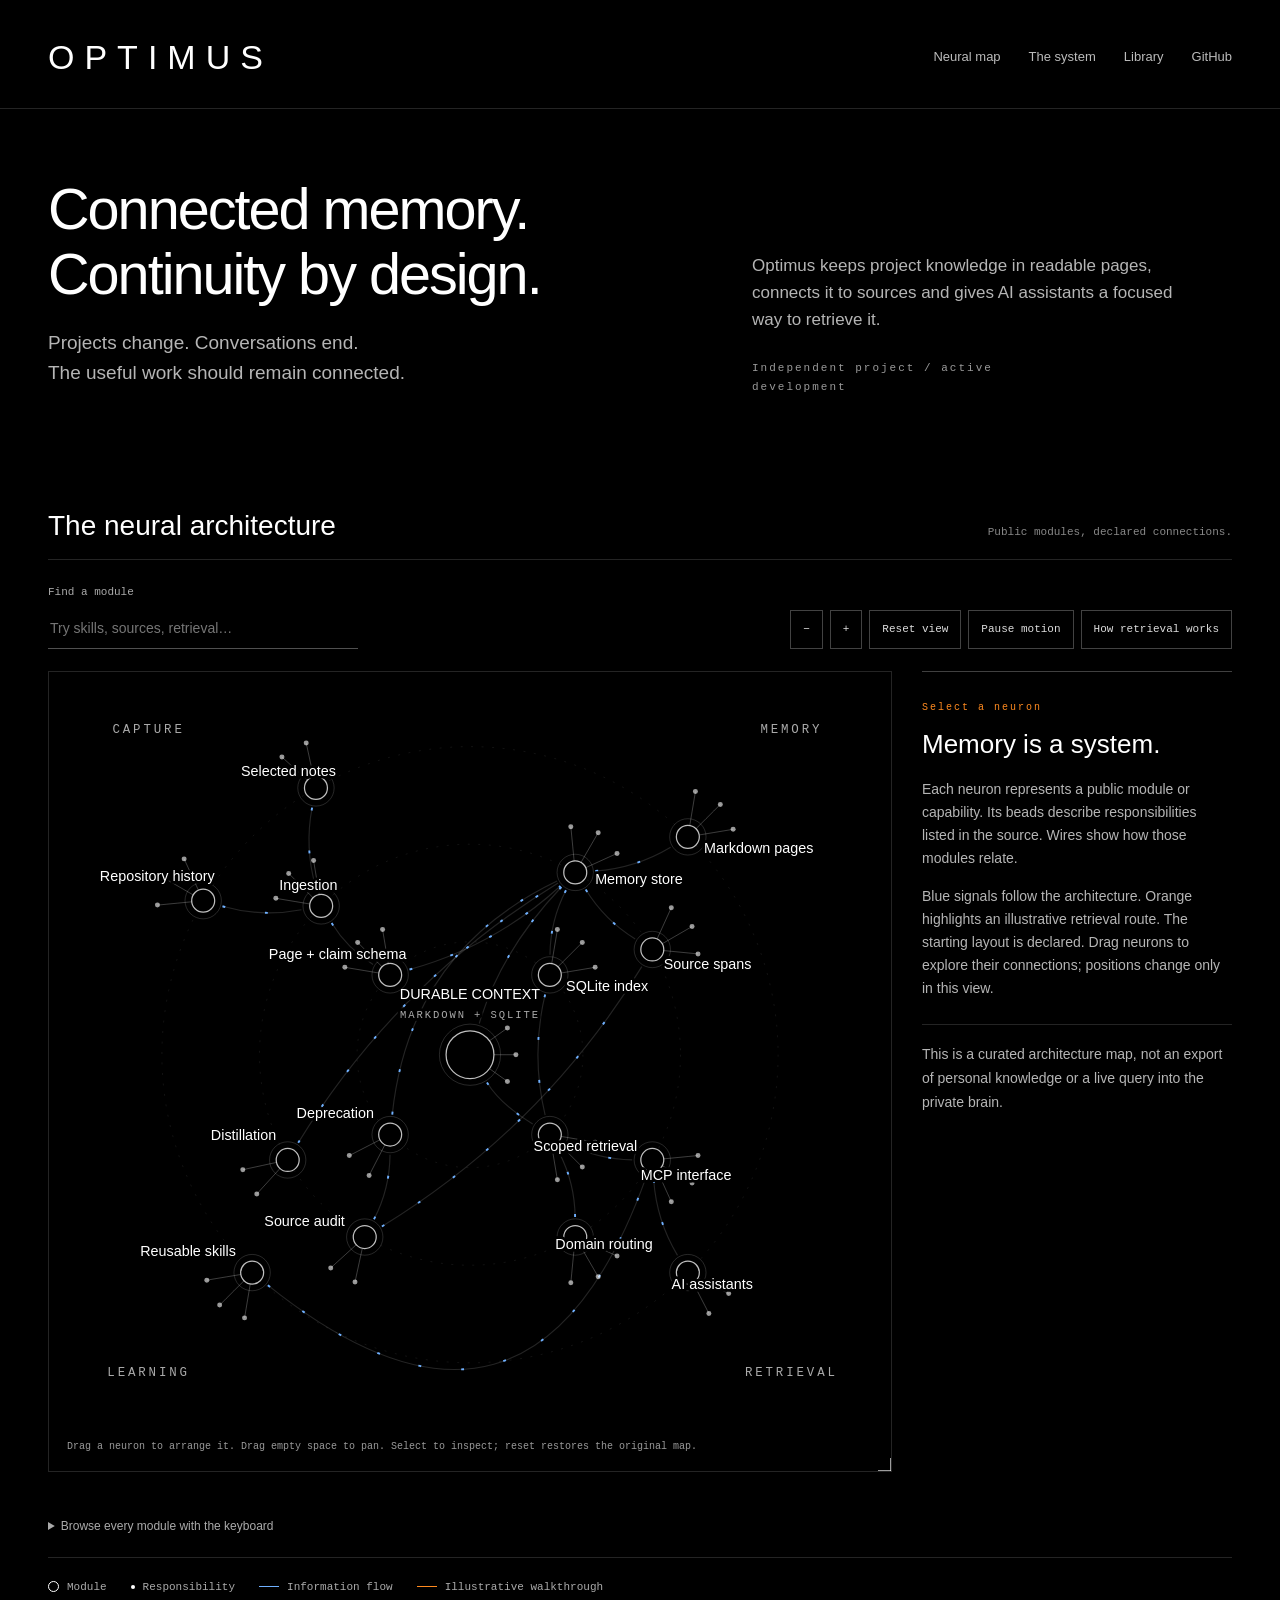
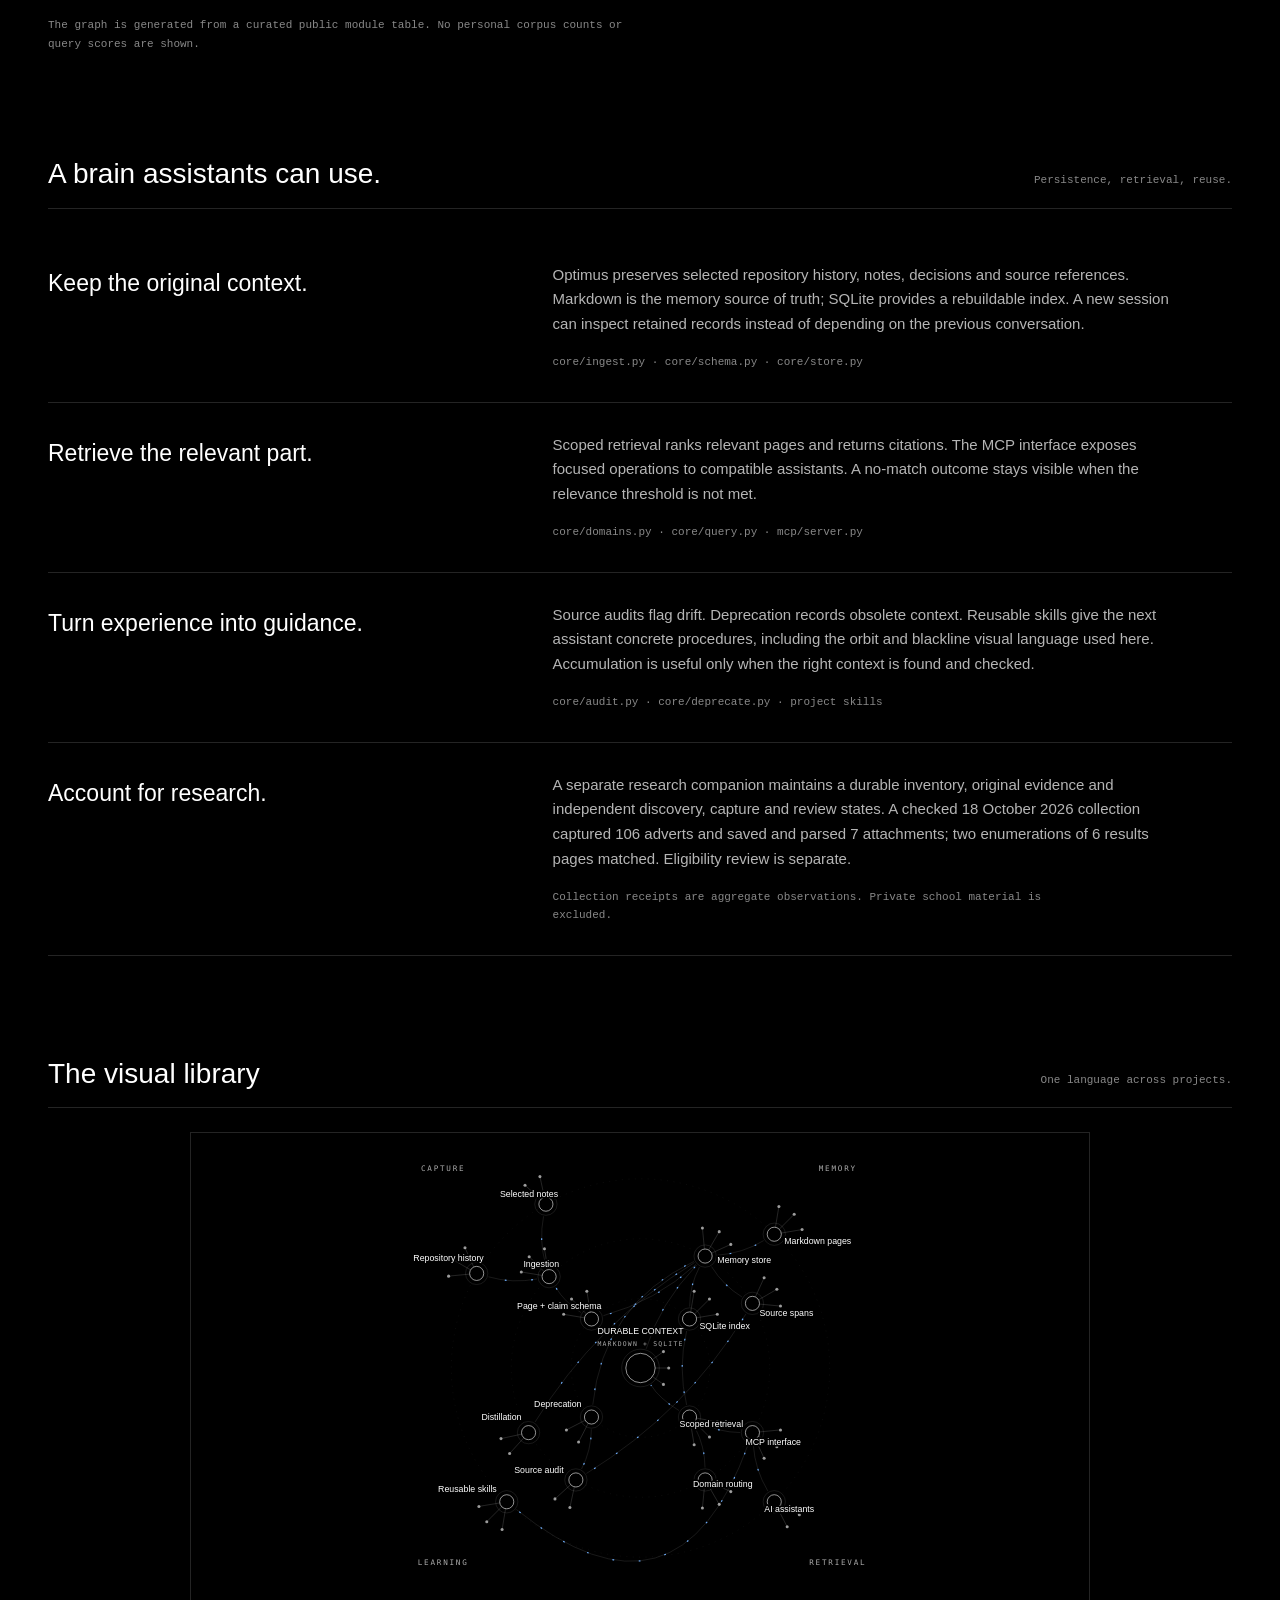
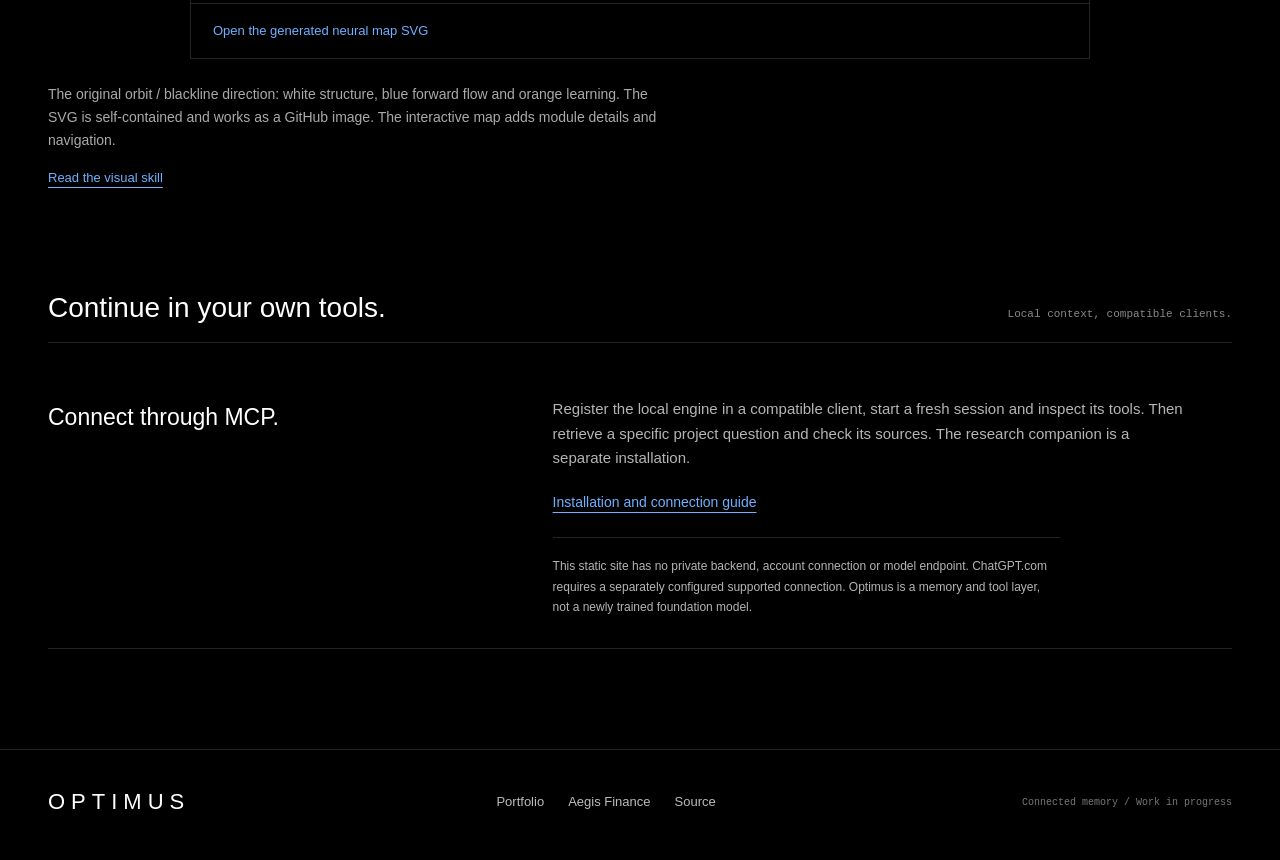
==== commit c94d0b87: "Refine neural map dragging, connection clearance and walkthrough" ====
--- a/showcase/public/index.html
+++ b/showcase/public/index.html
@@ -2,10 +2,10 @@
 <html lang="en"><head><meta charset="utf-8"><meta name="viewport" content="width=device-width,initial-scale=1"><meta name="theme-color" content="#000000"><title>Optimus — Connected memory</title><meta name="description" content="Explore Optimus as an interactive neural architecture: durable memory, source-linked retrieval and reusable skills for AI assistants."><link rel="icon" href="mark.svg" type="image/svg+xml"><link rel="stylesheet" href="style.css"><script src="script.js" defer></script></head>
 <body><a class="skip" href="#main">Skip to content</a><header><a class="wordmark" href="#">OPTIMUS</a><nav aria-label="Main navigation"><a href="#neural-map">Neural map</a><a href="#system">The system</a><a href="#library">Library</a><a href="https://github.com/Murathanx12/Optimus">GitHub</a></nav></header>
 <main id="main"><section class="intro"><div><h1>Connected memory.<br>Continuity by design.</h1><p>Projects change. Conversations end.<br>The useful work should remain connected.</p></div><div class="intro-side"><p>Optimus keeps project knowledge in readable pages, connects it to sources and gives AI assistants a focused way to retrieve it.</p><p class="meta">Independent project / active development</p></div></section>
-<section id="neural-map" aria-labelledby="map-heading"><div class="section-head"><h2 id="map-heading">The neural architecture</h2><p>Public modules, declared connections.</p></div><div class="controls"><label class="search">Find a module<input id="search" type="search" placeholder="Try skills, sources, retrieval…" autocomplete="off"></label><div class="map-tools" role="group" aria-label="Map controls"><button id="zoom-out" aria-label="Zoom out">−</button><button id="zoom-in" aria-label="Zoom in">+</button><button id="reset">Reset view</button><button id="motion" aria-pressed="false">Pause motion</button><button id="trace" aria-pressed="false">Trace retrieval</button></div></div>
-<div class="map-grid"><div class="map-frame" id="map-frame"><svg xmlns="http://www.w3.org/2000/svg" viewBox="160 40 880 800" role="img" aria-labelledby="neural-title neural-desc" class="neural-svg"><title id="neural-title">Optimus neural architecture</title><desc id="neural-desc">A curated map of public modules: capture, durable memory, scoped retrieval and learning. Blue signals travel along module relationships. This is not a private knowledge export.</desc><style>text{font-family:Inter,-apple-system,BlinkMacSystemFont,"Segoe UI",Helvetica,Arial,sans-serif}.label{fill:#fff;font-size:15px}.meta{fill:#aaa;font-size:11px;letter-spacing:2px;font-family:ui-monospace,SFMono-Regular,Consolas,monospace}.edge{fill:none;stroke:#fff;stroke-opacity:.14;stroke-width:1.2}.flow{fill:none;stroke:#6fb0ff;stroke-width:2;stroke-dasharray:3 42;animation:current 9s linear infinite}.soma{fill:#000;stroke:#fff;stroke-opacity:.75;stroke-width:1.3}.membrane{fill:none;stroke:#fff;stroke-opacity:.16}.bead{fill:#fff;fill-opacity:.6}.dendrite{fill:none;stroke:#fff;stroke-opacity:.25}.sector{fill:#aaa;font-size:13px;letter-spacing:3px;font-family:ui-monospace,SFMono-Regular,Consolas,monospace}@keyframes current{to{stroke-dashoffset:-180}}@media(prefers-reduced-motion:reduce){.flow{animation:none;stroke-dasharray:none;stroke-opacity:.28}}.paused .flow{animation-play-state:paused}.node{cursor:pointer}.node.selected .soma,.node:focus .soma{stroke:#6fb0ff;fill:#000}.node.selected .label{fill:#6fb0ff}.edge.trace{stroke:#ff8a1f;stroke-opacity:.85;stroke-width:2}.node.dim{opacity:.18}</style><rect width="1200" height="880" fill="#000"/><g id="network"><circle cx="600" cy="440" r="118" fill="none" stroke="#fff" stroke-opacity=".08" stroke-dasharray="2 9"/><circle cx="600" cy="440" r="220" fill="none" stroke="#fff" stroke-opacity=".08" stroke-dasharray="2 9"/><circle cx="600" cy="440" r="322" fill="none" stroke="#fff" stroke-opacity=".08" stroke-dasharray="2 9"/><text class="sector" text-anchor="middle" x="264.12" y="104.12">CAPTURE</text><text class="sector" text-anchor="middle" x="935.88" y="104.12">MEMORY</text><text class="sector" text-anchor="middle" x="935.88" y="775.88">RETRIEVAL</text><text class="sector" text-anchor="middle" x="264.12" y="775.88">LEARNING</text><path class="edge" data-source="repositories" data-target="ingest" d="M321.14,279.0Q382.14,296.52 444.44,284.44"/><path class="flow" style="animation-delay:-0.00s" d="M321.14,279.0Q382.14,296.52 444.44,284.44"/><path class="edge" data-source="notes" data-target="ingest" d="M439.0,161.14Q426.92,223.44 444.44,284.44"/><path class="flow" style="animation-delay:-0.47s" d="M439.0,161.14Q426.92,223.44 444.44,284.44"/><path class="edge" data-source="ingest" data-target="schema" d="M444.44,284.44Q471.85,329.15 516.56,356.56"/><path class="flow" style="animation-delay:-0.94s" d="M444.44,284.44Q471.85,329.15 516.56,356.56"/><path class="edge" data-source="schema" data-target="store" d="M516.56,356.56Q626.13,326.23 710.0,249.47"/><path class="flow" style="animation-delay:-1.41s" d="M516.56,356.56Q626.13,326.23 710.0,249.47"/><path class="edge" data-source="store" data-target="markdown" d="M710.0,249.47Q773.30,245.01 827.69,212.31"/><path class="flow" style="animation-delay:-1.88s" d="M710.0,249.47Q773.30,245.01 827.69,212.31"/><path class="edge" data-source="store" data-target="index" d="M710.0,249.47Q683.87,299.83 683.44,356.56"/><path class="flow" style="animation-delay:-2.35s" d="M710.0,249.47Q683.87,299.83 683.44,356.56"/><path class="edge" data-source="store" data-target="sources" d="M710.0,249.47Q740.60,299.40 790.53,330.0"/><path class="flow" style="animation-delay:-2.82s" d="M710.0,249.47Q740.60,299.40 790.53,330.0"/><path class="edge" data-source="store" data-target="context" d="M710.0,249.47Q632.14,331.54 600.0,440.0"/><path class="flow" style="animation-delay:-3.29s" d="M710.0,249.47Q632.14,331.54 600.0,440.0"/><path class="edge" data-source="index" data-target="query" d="M683.44,356.56Q663.41,440.00 683.44,523.44"/><path class="flow" style="animation-delay:-3.76s" d="M683.44,356.56Q663.41,440.00 683.44,523.44"/><path class="edge" data-source="domains" data-target="query" d="M710.0,630.53Q709.57,573.80 683.44,523.44"/><path class="flow" style="animation-delay:-4.23s" d="M710.0,630.53Q709.57,573.80 683.44,523.44"/><path class="edge" data-source="query" data-target="mcp" d="M683.44,523.44Q733.80,549.57 790.53,550.0"/><path class="flow" style="animation-delay:-4.70s" d="M683.44,523.44Q733.80,549.57 790.53,550.0"/><path class="edge" data-source="mcp" data-target="client" d="M790.53,550.0Q794.99,613.30 827.69,667.69"/><path class="flow" style="animation-delay:-5.17s" d="M790.53,550.0Q794.99,613.30 827.69,667.69"/><path class="edge" data-source="skills" data-target="mcp" d="M372.31,667.69Q595.54,659.03 790.53,550.0"/><path class="flow" style="animation-delay:-5.64s" d="M372.31,667.69Q595.54,659.03 790.53,550.0"/><path class="edge" data-source="audit" data-target="sources" d="M490.0,630.53Q676.33,516.33 790.53,330.0"/><path class="flow" style="animation-delay:-6.11s" d="M490.0,630.53Q676.33,516.33 790.53,330.0"/><path class="edge" data-source="deprecate" data-target="store" d="M516.56,523.44Q646.16,409.67 710.0,249.47"/><path class="flow" style="animation-delay:-6.58s" d="M516.56,523.44Q646.16,409.67 710.0,249.47"/><path class="edge" data-source="distill" data-target="store" d="M409.47,550.0Q595.80,435.80 710.0,249.47"/><path class="flow" style="animation-delay:-7.05s" d="M409.47,550.0Q595.80,435.80 710.0,249.47"/><path class="edge" data-source="context" data-target="query" d="M600.0,440.0Q631.71,491.73 683.44,523.44"/><path class="flow" style="animation-delay:-7.52s" d="M600.0,440.0Q631.71,491.73 683.44,523.44"/><path class="edge" data-source="audit" data-target="deprecate" d="M490.0,630.53Q516.13,580.17 516.56,523.44"/><path class="flow" style="animation-delay:-7.99s" d="M490.0,630.53Q516.13,580.17 516.56,523.44"/><g class="node" data-node="context" tabindex="0" role="button" aria-label="Explore DURABLE CONTEXT"><circle class="membrane" cx="600.0" cy="440.0" r="32"/><path class="dendrite" d="M600.0,440.0Q624.42,422.57 639.07,412.11"/><circle class="bead" cx="639.07" cy="412.11" r="2.6"/><path class="dendrite" d="M600.0,440.0Q630.00,440.00 648.00,440.00"/><circle class="bead" cx="648.00" cy="440.00" r="2.6"/><path class="dendrite" d="M600.0,440.0Q624.42,457.43 639.07,467.89"/><circle class="bead" cx="639.07" cy="467.89" r="2.6"/><circle class="soma" cx="600.0" cy="440.0" r="25"/><text class="label" text-anchor="middle" x="600.0" y="382.0">DURABLE CONTEXT</text><text class="meta" text-anchor="middle" x="600.0" y="402.0">MARKDOWN + SQLITE</text></g><g class="node" data-node="repositories" tabindex="0" role="button" aria-label="Explore Repository history"><circle class="membrane" cx="321.14" cy="279.0" r="19"/><path class="dendrite" d="M321.14,279.0Q291.28,281.89 273.36,283.62"/><circle class="bead" cx="273.36" cy="283.62" r="2.6"/><path class="dendrite" d="M321.14,279.0Q295.16,264.00 279.57,255.00"/><circle class="bead" cx="279.57" cy="255.00" r="2.6"/><path class="dendrite" d="M321.14,279.0Q308.71,251.70 301.25,235.31"/><circle class="bead" cx="301.25" cy="235.31" r="2.6"/><circle class="soma" cx="321.14" cy="279.0" r="12"/><text class="label" text-anchor="end" x="333.14" y="258.22">Repository history</text></g><g class="node" data-node="notes" tabindex="0" role="button" aria-label="Explore Selected notes"><circle class="membrane" cx="439.0" cy="161.14" r="19"/><path class="dendrite" d="M439.0,161.14Q416.79,140.97 403.46,128.87"/><circle class="bead" cx="403.46" cy="128.87" r="2.6"/><path class="dendrite" d="M439.0,161.14Q432.64,131.82 428.83,114.23"/><circle class="bead" cx="428.83" cy="114.23" r="2.6"/><circle class="soma" cx="439.0" cy="161.14" r="12"/><text class="label" text-anchor="end" x="459.78" y="149.14">Selected notes</text></g><g class="node" data-node="ingest" tabindex="0" role="button" aria-label="Explore Ingestion"><circle class="membrane" cx="444.44" cy="284.44" r="19"/><path class="dendrite" d="M444.44,284.44Q414.85,279.50 397.10,276.54"/><circle class="bead" cx="397.10" cy="276.54" r="2.6"/><path class="dendrite" d="M444.44,284.44Q423.23,263.23 410.50,250.50"/><circle class="bead" cx="410.50" cy="250.50" r="2.6"/><path class="dendrite" d="M444.44,284.44Q439.50,254.85 436.54,237.10"/><circle class="bead" cx="436.54" cy="237.10" r="2.6"/><circle class="soma" cx="444.44" cy="284.44" r="12"/><text class="label" text-anchor="end" x="461.41" y="267.47">Ingestion</text></g><g class="node" data-node="schema" tabindex="0" role="button" aria-label="Explore Page + claim schema"><circle class="membrane" cx="516.56" cy="356.56" r="19"/><path class="dendrite" d="M516.56,356.56Q486.97,351.62 469.22,348.66"/><circle class="bead" cx="469.22" cy="348.66" r="2.6"/><path class="dendrite" d="M516.56,356.56Q495.35,335.35 482.62,322.62"/><circle class="bead" cx="482.62" cy="322.62" r="2.6"/><path class="dendrite" d="M516.56,356.56Q511.62,326.97 508.66,309.22"/><circle class="bead" cx="508.66" cy="309.22" r="2.6"/><circle class="soma" cx="516.56" cy="356.56" r="12"/><text class="label" text-anchor="end" x="533.53" y="339.59">Page + claim schema</text></g><g class="node" data-node="markdown" tabindex="0" role="button" aria-label="Explore Markdown pages"><circle class="membrane" cx="827.69" cy="212.31" r="19"/><path class="dendrite" d="M827.69,212.31Q832.63,182.72 835.59,164.97"/><circle class="bead" cx="835.59" cy="164.97" r="2.6"/><path class="dendrite" d="M827.69,212.31Q848.90,191.10 861.63,178.37"/><circle class="bead" cx="861.63" cy="178.37" r="2.6"/><path class="dendrite" d="M827.69,212.31Q857.28,207.37 875.03,204.41"/><circle class="bead" cx="875.03" cy="204.41" r="2.6"/><circle class="soma" cx="827.69" cy="212.31" r="12"/><text class="label" text-anchor="start" x="844.66" y="229.28">Markdown pages</text></g><g class="node" data-node="store" tabindex="0" role="button" aria-label="Explore Memory store"><circle class="membrane" cx="710.0" cy="249.47" r="19"/><path class="dendrite" d="M710.0,249.47Q707.11,219.61 705.38,201.69"/><circle class="bead" cx="705.38" cy="201.69" r="2.6"/><path class="dendrite" d="M710.0,249.47Q725.00,223.49 734.00,207.90"/><circle class="bead" cx="734.00" cy="207.90" r="2.6"/><path class="dendrite" d="M710.0,249.47Q737.30,237.04 753.69,229.58"/><circle class="bead" cx="753.69" cy="229.58" r="2.6"/><circle class="soma" cx="710.0" cy="249.47" r="12"/><text class="label" text-anchor="start" x="730.78" y="261.47">Memory store</text></g><g class="node" data-node="index" tabindex="0" role="button" aria-label="Explore SQLite index"><circle class="membrane" cx="683.44" cy="356.56" r="19"/><path class="dendrite" d="M683.44,356.56Q688.38,326.97 691.34,309.22"/><circle class="bead" cx="691.34" cy="309.22" r="2.6"/><path class="dendrite" d="M683.44,356.56Q704.65,335.35 717.38,322.62"/><circle class="bead" cx="717.38" cy="322.62" r="2.6"/><path class="dendrite" d="M683.44,356.56Q713.03,351.62 730.78,348.66"/><circle class="bead" cx="730.78" cy="348.66" r="2.6"/><circle class="soma" cx="683.44" cy="356.56" r="12"/><text class="label" text-anchor="start" x="700.41" y="373.53">SQLite index</text></g><g class="node" data-node="sources" tabindex="0" role="button" aria-label="Explore Source spans"><circle class="membrane" cx="790.53" cy="330.0" r="19"/><path class="dendrite" d="M790.53,330.0Q802.96,302.70 810.42,286.31"/><circle class="bead" cx="810.42" cy="286.31" r="2.6"/><path class="dendrite" d="M790.53,330.0Q816.51,315.00 832.10,306.00"/><circle class="bead" cx="832.10" cy="306.00" r="2.6"/><path class="dendrite" d="M790.53,330.0Q820.39,332.89 838.31,334.62"/><circle class="bead" cx="838.31" cy="334.62" r="2.6"/><circle class="soma" cx="790.53" cy="330.0" r="12"/><text class="label" text-anchor="start" x="802.53" y="350.78">Source spans</text></g><g class="node" data-node="client" tabindex="0" role="button" aria-label="Explore AI assistants"><circle class="membrane" cx="827.69" cy="667.69" r="19"/><path class="dendrite" d="M827.69,667.69Q854.36,681.42 870.37,689.66"/><circle class="bead" cx="870.37" cy="689.66" r="2.6"/><path class="dendrite" d="M827.69,667.69Q841.42,694.36 849.66,710.37"/><circle class="bead" cx="849.66" cy="710.37" r="2.6"/><circle class="soma" cx="827.69" cy="667.69" r="12"/><text class="label" text-anchor="start" x="810.72" y="684.66">AI assistants</text></g><g class="node" data-node="mcp" tabindex="0" role="button" aria-label="Explore MCP interface"><circle class="membrane" cx="790.53" cy="550.0" r="19"/><path class="dendrite" d="M790.53,550.0Q820.39,547.11 838.31,545.38"/><circle class="bead" cx="838.31" cy="545.38" r="2.6"/><path class="dendrite" d="M790.53,550.0Q816.51,565.00 832.10,574.00"/><circle class="bead" cx="832.10" cy="574.00" r="2.6"/><path class="dendrite" d="M790.53,550.0Q802.96,577.30 810.42,593.69"/><circle class="bead" cx="810.42" cy="593.69" r="2.6"/><circle class="soma" cx="790.53" cy="550.0" r="12"/><text class="label" text-anchor="start" x="778.53" y="570.78">MCP interface</text></g><g class="node" data-node="query" tabindex="0" role="button" aria-label="Explore Scoped retrieval"><circle class="membrane" cx="683.44" cy="523.44" r="19"/><path class="dendrite" d="M683.44,523.44Q713.03,528.38 730.78,531.34"/><circle class="bead" cx="730.78" cy="531.34" r="2.6"/><path class="dendrite" d="M683.44,523.44Q704.65,544.65 717.38,557.38"/><circle class="bead" cx="717.38" cy="557.38" r="2.6"/><path class="dendrite" d="M683.44,523.44Q688.38,553.03 691.34,570.78"/><circle class="bead" cx="691.34" cy="570.78" r="2.6"/><circle class="soma" cx="683.44" cy="523.44" r="12"/><text class="label" text-anchor="start" x="666.47" y="540.41">Scoped retrieval</text></g><g class="node" data-node="domains" tabindex="0" role="button" aria-label="Explore Domain routing"><circle class="membrane" cx="710.0" cy="630.53" r="19"/><path class="dendrite" d="M710.0,630.53Q737.30,642.96 753.69,650.42"/><circle class="bead" cx="753.69" cy="650.42" r="2.6"/><path class="dendrite" d="M710.0,630.53Q725.00,656.51 734.00,672.10"/><circle class="bead" cx="734.00" cy="672.10" r="2.6"/><path class="dendrite" d="M710.0,630.53Q707.11,660.39 705.38,678.31"/><circle class="bead" cx="705.38" cy="678.31" r="2.6"/><circle class="soma" cx="710.0" cy="630.53" r="12"/><text class="label" text-anchor="start" x="689.22" y="642.53">Domain routing</text></g><g class="node" data-node="skills" tabindex="0" role="button" aria-label="Explore Reusable skills"><circle class="membrane" cx="372.31" cy="667.69" r="19"/><path class="dendrite" d="M372.31,667.69Q367.37,697.28 364.41,715.03"/><circle class="bead" cx="364.41" cy="715.03" r="2.6"/><path class="dendrite" d="M372.31,667.69Q351.10,688.90 338.37,701.63"/><circle class="bead" cx="338.37" cy="701.63" r="2.6"/><path class="dendrite" d="M372.31,667.69Q342.72,672.63 324.97,675.59"/><circle class="bead" cx="324.97" cy="675.59" r="2.6"/><circle class="soma" cx="372.31" cy="667.69" r="12"/><text class="label" text-anchor="end" x="355.34" y="650.72">Reusable skills</text></g><g class="node" data-node="audit" tabindex="0" role="button" aria-label="Explore Source audit"><circle class="membrane" cx="490.0" cy="630.53" r="19"/><path class="dendrite" d="M490.0,630.53Q483.64,659.85 479.83,677.44"/><circle class="bead" cx="479.83" cy="677.44" r="2.6"/><path class="dendrite" d="M490.0,630.53Q467.79,650.70 454.46,662.80"/><circle class="bead" cx="454.46" cy="662.80" r="2.6"/><circle class="soma" cx="490.0" cy="630.53" r="12"/><text class="label" text-anchor="end" x="469.22" y="618.53">Source audit</text></g><g class="node" data-node="deprecate" tabindex="0" role="button" aria-label="Explore Deprecation"><circle class="membrane" cx="516.56" cy="523.44" r="19"/><path class="dendrite" d="M516.56,523.44Q502.83,550.11 494.59,566.12"/><circle class="bead" cx="494.59" cy="566.12" r="2.6"/><path class="dendrite" d="M516.56,523.44Q489.89,537.17 473.88,545.41"/><circle class="bead" cx="473.88" cy="545.41" r="2.6"/><circle class="soma" cx="516.56" cy="523.44" r="12"/><text class="label" text-anchor="end" x="499.59" y="506.47">Deprecation</text></g><g class="node" data-node="distill" tabindex="0" role="button" aria-label="Explore Distillation"><circle class="membrane" cx="409.47" cy="550.0" r="19"/><path class="dendrite" d="M409.47,550.0Q389.30,572.21 377.20,585.54"/><circle class="bead" cx="377.20" cy="585.54" r="2.6"/><path class="dendrite" d="M409.47,550.0Q380.15,556.36 362.56,560.17"/><circle class="bead" cx="362.56" cy="560.17" r="2.6"/><circle class="soma" cx="409.47" cy="550.0" r="12"/><text class="label" text-anchor="end" x="397.47" y="529.22">Distillation</text></g></g></svg><p class="map-caption">Drag empty space to pan. Select a neuron to inspect its connections.</p></div><aside id="detail" class="detail" aria-live="polite"><p class="meta">Select a neuron</p><h3>Memory is a system.</h3><p>Each neuron represents a public module or capability. Its beads describe responsibilities listed in the source. Wires show how those modules relate.</p><p>Blue signals follow the architecture. Orange highlights an illustrative retrieval route. Positions are fixed; nothing drifts out of view.</p><p class="boundary">This is a curated architecture map, not an export of personal knowledge or a live query into the private brain.</p></aside></div>
-<p id="search-status" role="status" class="meta"></p><details class="node-directory"><summary>Browse every module with the keyboard</summary><div id="node-list"><button type="button" data-pick="context">DURABLE CONTEXT</button><button type="button" data-pick="repositories">Repository history</button><button type="button" data-pick="notes">Selected notes</button><button type="button" data-pick="ingest">Ingestion</button><button type="button" data-pick="schema">Page + claim schema</button><button type="button" data-pick="markdown">Markdown pages</button><button type="button" data-pick="store">Memory store</button><button type="button" data-pick="index">SQLite index</button><button type="button" data-pick="sources">Source spans</button><button type="button" data-pick="client">AI assistants</button><button type="button" data-pick="mcp">MCP interface</button><button type="button" data-pick="query">Scoped retrieval</button><button type="button" data-pick="domains">Domain routing</button><button type="button" data-pick="skills">Reusable skills</button><button type="button" data-pick="audit">Source audit</button><button type="button" data-pick="deprecate">Deprecation</button><button type="button" data-pick="distill">Distillation</button></div></details><div class="legend"><span><i class="neuron-key"></i> Module</span><span><i class="bead-key"></i> Responsibility</span><span><i class="blue-key"></i> Information flow</span><span><i class="orange-key"></i> Retrieval route</span></div><p id="trace-status" class="trace-status" aria-live="polite">The graph is generated from a curated public module table. No personal corpus counts or query scores are shown.</p></section>
+<section id="neural-map" aria-labelledby="map-heading"><div class="section-head"><h2 id="map-heading">The neural architecture</h2><p>Public modules, declared connections.</p></div><div class="controls"><label class="search">Find a module<input id="search" type="search" placeholder="Try skills, sources, retrieval…" autocomplete="off"></label><div class="map-tools" role="group" aria-label="Map controls"><button id="zoom-out" aria-label="Zoom out">−</button><button id="zoom-in" aria-label="Zoom in">+</button><button id="reset">Reset view</button><button id="motion" aria-pressed="false">Pause motion</button><button id="trace" aria-pressed="false">How retrieval works</button><button id="trace-next" hidden>Next step</button></div></div>
+<div class="map-grid"><div class="map-frame" id="map-frame"><svg xmlns="http://www.w3.org/2000/svg" viewBox="160 40 880 800" role="img" aria-labelledby="neural-title neural-desc" class="neural-svg"><title id="neural-title">Optimus neural architecture</title><desc id="neural-desc">A curated map of public modules: capture, durable memory, scoped retrieval and learning. Blue signals travel along module relationships. This is not a private knowledge export.</desc><style>text{font-family:Inter,-apple-system,BlinkMacSystemFont,"Segoe UI",Helvetica,Arial,sans-serif}.label{fill:#fff;font-size:15px;paint-order:stroke fill;stroke:#000;stroke-width:6px;stroke-linejoin:round}.meta{fill:#aaa;font-size:11px;letter-spacing:2px;font-family:ui-monospace,SFMono-Regular,Consolas,monospace}.edge{fill:none;stroke:#fff;stroke-opacity:.14;stroke-width:1.2}.flow{fill:none;stroke:#6fb0ff;stroke-width:2;stroke-dasharray:3 42;animation:current 9s linear infinite}.soma{fill:#000;stroke:#fff;stroke-opacity:.75;stroke-width:1.3}.membrane{fill:none;stroke:#fff;stroke-opacity:.16}.bead{fill:#fff;fill-opacity:.6}.dendrite{fill:none;stroke:#fff;stroke-opacity:.25}.sector{fill:#aaa;font-size:13px;letter-spacing:3px;font-family:ui-monospace,SFMono-Regular,Consolas,monospace}@keyframes current{to{stroke-dashoffset:-180}}@media(prefers-reduced-motion:reduce){.flow{animation:none;stroke-dasharray:none;stroke-opacity:.28}}.paused .flow{animation-play-state:paused}.node{cursor:pointer}.node.selected .soma,.node:focus .soma{stroke:#6fb0ff;fill:#000}.node.selected .label{fill:#6fb0ff}.edge.trace{stroke:#ff8a1f;stroke-opacity:.85;stroke-width:2}.node.dim{opacity:.18}</style><rect width="1200" height="880" fill="#000"/><g id="network"><circle cx="600" cy="440" r="118" fill="none" stroke="#fff" stroke-opacity=".08" stroke-dasharray="2 9"/><circle cx="600" cy="440" r="220" fill="none" stroke="#fff" stroke-opacity=".08" stroke-dasharray="2 9"/><circle cx="600" cy="440" r="322" fill="none" stroke="#fff" stroke-opacity=".08" stroke-dasharray="2 9"/><text class="sector" text-anchor="middle" x="264.12" y="104.12">CAPTURE</text><text class="sector" text-anchor="middle" x="935.88" y="104.12">MEMORY</text><text class="sector" text-anchor="middle" x="935.88" y="775.88">RETRIEVAL</text><text class="sector" text-anchor="middle" x="264.12" y="775.88">LEARNING</text><path class="edge" data-source="repositories" data-target="ingest" d="M341.32,284.80Q382.14,296.52 423.82,288.44"/><path class="flow" data-source="repositories" data-target="ingest" style="animation-delay:-0.00s" d="M341.32,284.80Q382.14,296.52 423.82,288.44"/><path class="edge" data-source="notes" data-target="ingest" d="M435.00,181.76Q426.92,223.44 438.64,264.26"/><path class="flow" data-source="notes" data-target="ingest" style="animation-delay:-0.47s" d="M435.00,181.76Q426.92,223.44 438.64,264.26"/><path class="edge" data-source="ingest" data-target="schema" d="M455.41,302.34Q471.85,329.15 498.66,345.59"/><path class="flow" data-source="ingest" data-target="schema" style="animation-delay:-0.94s" d="M455.41,302.34Q471.85,329.15 498.66,345.59"/><path class="edge" data-source="schema" data-target="store" d="M536.80,350.96Q626.13,326.23 694.51,263.65"/><path class="flow" data-source="schema" data-target="store" style="animation-delay:-1.41s" d="M536.80,350.96Q626.13,326.23 694.51,263.65"/><path class="edge" data-source="store" data-target="markdown" d="M730.95,248.00Q773.30,245.01 809.69,223.13"/><path class="flow" data-source="store" data-target="markdown" style="animation-delay:-1.88s" d="M730.95,248.00Q773.30,245.01 809.69,223.13"/><path class="edge" data-source="store" data-target="index" d="M700.33,268.11Q683.87,299.83 683.60,335.56"/><path class="flow" data-source="store" data-target="index" style="animation-delay:-2.35s" d="M700.33,268.11Q683.87,299.83 683.60,335.56"/><path class="edge" data-source="store" data-target="sources" d="M720.97,267.37Q740.60,299.40 772.63,319.03"/><path class="flow" data-source="store" data-target="sources" style="animation-delay:-2.82s" d="M720.97,267.37Q740.60,299.40 772.63,319.03"/><path class="edge" data-source="store" data-target="context" d="M695.55,264.70Q632.14,331.54 609.66,407.40"/><path class="flow" data-source="store" data-target="context" style="animation-delay:-3.29s" d="M695.55,264.70Q632.14,331.54 609.66,407.40"/><path class="edge" data-source="index" data-target="query" d="M678.54,376.98Q663.41,440.00 678.54,503.02"/><path class="flow" data-source="index" data-target="query" style="animation-delay:-3.76s" d="M678.54,376.98Q663.41,440.00 678.54,503.02"/><path class="edge" data-source="domains" data-target="query" d="M709.84,609.53Q709.57,573.80 693.11,542.08"/><path class="flow" data-source="domains" data-target="query" style="animation-delay:-4.23s" d="M709.84,609.53Q709.57,573.80 693.11,542.08"/><path class="edge" data-source="query" data-target="mcp" d="M702.08,533.11Q733.80,549.57 769.53,549.84"/><path class="flow" data-source="query" data-target="mcp" style="animation-delay:-4.70s" d="M702.08,533.11Q733.80,549.57 769.53,549.84"/><path class="edge" data-source="mcp" data-target="client" d="M792.00,570.95Q794.99,613.30 816.87,649.69"/><path class="flow" data-source="mcp" data-target="client" style="animation-delay:-5.17s" d="M792.00,570.95Q794.99,613.30 816.87,649.69"/><path class="edge" data-source="skills" data-target="mcp" d="M388.69,680.83Q663.80,901.60 783.41,569.76"/><path class="flow" data-source="skills" data-target="mcp" style="animation-delay:-5.64s" d="M388.69,680.83Q663.80,901.60 783.41,569.76"/><path class="edge" data-source="audit" data-target="sources" d="M507.90,619.56Q676.33,516.33 779.56,347.90"/><path class="flow" data-source="audit" data-target="sources" style="animation-delay:-6.11s" d="M507.90,619.56Q676.33,516.33 779.56,347.90"/><path class="edge" data-source="deprecate" data-target="store" d="M518.75,502.55Q536.57,332.29 691.05,258.52"/><path class="flow" data-source="deprecate" data-target="store" style="animation-delay:-6.58s" d="M518.75,502.55Q536.57,332.29 691.05,258.52"/><path class="edge" data-source="distill" data-target="store" d="M420.44,532.10Q523.67,363.67 692.10,260.44"/><path class="flow" data-source="distill" data-target="store" style="animation-delay:-7.05s" d="M420.44,532.10Q523.67,363.67 692.10,260.44"/><path class="edge" data-source="context" data-target="query" d="M617.77,468.99Q631.71,491.73 665.54,512.47"/><path class="flow" data-source="context" data-target="query" style="animation-delay:-7.52s" d="M617.77,468.99Q631.71,491.73 665.54,512.47"/><path class="edge" data-source="audit" data-target="deprecate" d="M499.67,611.89Q516.13,580.17 516.40,544.44"/><path class="flow" data-source="audit" data-target="deprecate" style="animation-delay:-7.99s" d="M499.67,611.89Q516.13,580.17 516.40,544.44"/><g class="node" data-node="context" tabindex="0" role="button" aria-label="Explore DURABLE CONTEXT"><circle class="membrane" cx="600.0" cy="440.0" r="32"/><path class="dendrite" d="M600.0,440.0Q624.42,422.57 639.07,412.11"/><circle class="bead" cx="639.07" cy="412.11" r="2.6"/><path class="dendrite" d="M600.0,440.0Q630.00,440.00 648.00,440.00"/><circle class="bead" cx="648.00" cy="440.00" r="2.6"/><path class="dendrite" d="M600.0,440.0Q624.42,457.43 639.07,467.89"/><circle class="bead" cx="639.07" cy="467.89" r="2.6"/><circle class="soma" cx="600.0" cy="440.0" r="25"/><text class="label" text-anchor="middle" x="600.0" y="382.0">DURABLE CONTEXT</text><text class="meta" text-anchor="middle" x="600.0" y="402.0">MARKDOWN + SQLITE</text></g><g class="node" data-node="repositories" tabindex="0" role="button" aria-label="Explore Repository history"><circle class="membrane" cx="321.14" cy="279.0" r="19"/><path class="dendrite" d="M321.14,279.0Q291.28,281.89 273.36,283.62"/><circle class="bead" cx="273.36" cy="283.62" r="2.6"/><path class="dendrite" d="M321.14,279.0Q295.16,264.00 279.57,255.00"/><circle class="bead" cx="279.57" cy="255.00" r="2.6"/><path class="dendrite" d="M321.14,279.0Q308.71,251.70 301.25,235.31"/><circle class="bead" cx="301.25" cy="235.31" r="2.6"/><circle class="soma" cx="321.14" cy="279.0" r="12"/><text class="label" text-anchor="end" x="333.14" y="258.22">Repository history</text></g><g class="node" data-node="notes" tabindex="0" role="button" aria-label="Explore Selected notes"><circle class="membrane" cx="439.0" cy="161.14" r="19"/><path class="dendrite" d="M439.0,161.14Q416.79,140.97 403.46,128.87"/><circle class="bead" cx="403.46" cy="128.87" r="2.6"/><path class="dendrite" d="M439.0,161.14Q432.64,131.82 428.83,114.23"/><circle class="bead" cx="428.83" cy="114.23" r="2.6"/><circle class="soma" cx="439.0" cy="161.14" r="12"/><text class="label" text-anchor="end" x="459.78" y="149.14">Selected notes</text></g><g class="node" data-node="ingest" tabindex="0" role="button" aria-label="Explore Ingestion"><circle class="membrane" cx="444.44" cy="284.44" r="19"/><path class="dendrite" d="M444.44,284.44Q414.85,279.50 397.10,276.54"/><circle class="bead" cx="397.10" cy="276.54" r="2.6"/><path class="dendrite" d="M444.44,284.44Q423.23,263.23 410.50,250.50"/><circle class="bead" cx="410.50" cy="250.50" r="2.6"/><path class="dendrite" d="M444.44,284.44Q439.50,254.85 436.54,237.10"/><circle class="bead" cx="436.54" cy="237.10" r="2.6"/><circle class="soma" cx="444.44" cy="284.44" r="12"/><text class="label" text-anchor="end" x="461.41" y="267.47">Ingestion</text></g><g class="node" data-node="schema" tabindex="0" role="button" aria-label="Explore Page + claim schema"><circle class="membrane" cx="516.56" cy="356.56" r="19"/><path class="dendrite" d="M516.56,356.56Q486.97,351.62 469.22,348.66"/><circle class="bead" cx="469.22" cy="348.66" r="2.6"/><path class="dendrite" d="M516.56,356.56Q495.35,335.35 482.62,322.62"/><circle class="bead" cx="482.62" cy="322.62" r="2.6"/><path class="dendrite" d="M516.56,356.56Q511.62,326.97 508.66,309.22"/><circle class="bead" cx="508.66" cy="309.22" r="2.6"/><circle class="soma" cx="516.56" cy="356.56" r="12"/><text class="label" text-anchor="end" x="533.53" y="339.59">Page + claim schema</text></g><g class="node" data-node="markdown" tabindex="0" role="button" aria-label="Explore Markdown pages"><circle class="membrane" cx="827.69" cy="212.31" r="19"/><path class="dendrite" d="M827.69,212.31Q832.63,182.72 835.59,164.97"/><circle class="bead" cx="835.59" cy="164.97" r="2.6"/><path class="dendrite" d="M827.69,212.31Q848.90,191.10 861.63,178.37"/><circle class="bead" cx="861.63" cy="178.37" r="2.6"/><path class="dendrite" d="M827.69,212.31Q857.28,207.37 875.03,204.41"/><circle class="bead" cx="875.03" cy="204.41" r="2.6"/><circle class="soma" cx="827.69" cy="212.31" r="12"/><text class="label" text-anchor="start" x="844.66" y="229.28">Markdown pages</text></g><g class="node" data-node="store" tabindex="0" role="button" aria-label="Explore Memory store"><circle class="membrane" cx="710.0" cy="249.47" r="19"/><path class="dendrite" d="M710.0,249.47Q707.11,219.61 705.38,201.69"/><circle class="bead" cx="705.38" cy="201.69" r="2.6"/><path class="dendrite" d="M710.0,249.47Q725.00,223.49 734.00,207.90"/><circle class="bead" cx="734.00" cy="207.90" r="2.6"/><path class="dendrite" d="M710.0,249.47Q737.30,237.04 753.69,229.58"/><circle class="bead" cx="753.69" cy="229.58" r="2.6"/><circle class="soma" cx="710.0" cy="249.47" r="12"/><text class="label" text-anchor="start" x="730.78" y="261.47">Memory store</text></g><g class="node" data-node="index" tabindex="0" role="button" aria-label="Explore SQLite index"><circle class="membrane" cx="683.44" cy="356.56" r="19"/><path class="dendrite" d="M683.44,356.56Q688.38,326.97 691.34,309.22"/><circle class="bead" cx="691.34" cy="309.22" r="2.6"/><path class="dendrite" d="M683.44,356.56Q704.65,335.35 717.38,322.62"/><circle class="bead" cx="717.38" cy="322.62" r="2.6"/><path class="dendrite" d="M683.44,356.56Q713.03,351.62 730.78,348.66"/><circle class="bead" cx="730.78" cy="348.66" r="2.6"/><circle class="soma" cx="683.44" cy="356.56" r="12"/><text class="label" text-anchor="start" x="700.41" y="373.53">SQLite index</text></g><g class="node" data-node="sources" tabindex="0" role="button" aria-label="Explore Source spans"><circle class="membrane" cx="790.53" cy="330.0" r="19"/><path class="dendrite" d="M790.53,330.0Q802.96,302.70 810.42,286.31"/><circle class="bead" cx="810.42" cy="286.31" r="2.6"/><path class="dendrite" d="M790.53,330.0Q816.51,315.00 832.10,306.00"/><circle class="bead" cx="832.10" cy="306.00" r="2.6"/><path class="dendrite" d="M790.53,330.0Q820.39,332.89 838.31,334.62"/><circle class="bead" cx="838.31" cy="334.62" r="2.6"/><circle class="soma" cx="790.53" cy="330.0" r="12"/><text class="label" text-anchor="start" x="802.53" y="350.78">Source spans</text></g><g class="node" data-node="client" tabindex="0" role="button" aria-label="Explore AI assistants"><circle class="membrane" cx="827.69" cy="667.69" r="19"/><path class="dendrite" d="M827.69,667.69Q854.36,681.42 870.37,689.66"/><circle class="bead" cx="870.37" cy="689.66" r="2.6"/><path class="dendrite" d="M827.69,667.69Q841.42,694.36 849.66,710.37"/><circle class="bead" cx="849.66" cy="710.37" r="2.6"/><circle class="soma" cx="827.69" cy="667.69" r="12"/><text class="label" text-anchor="start" x="810.72" y="684.66">AI assistants</text></g><g class="node" data-node="mcp" tabindex="0" role="button" aria-label="Explore MCP interface"><circle class="membrane" cx="790.53" cy="550.0" r="19"/><path class="dendrite" d="M790.53,550.0Q820.39,547.11 838.31,545.38"/><circle class="bead" cx="838.31" cy="545.38" r="2.6"/><path class="dendrite" d="M790.53,550.0Q816.51,565.00 832.10,574.00"/><circle class="bead" cx="832.10" cy="574.00" r="2.6"/><path class="dendrite" d="M790.53,550.0Q802.96,577.30 810.42,593.69"/><circle class="bead" cx="810.42" cy="593.69" r="2.6"/><circle class="soma" cx="790.53" cy="550.0" r="12"/><text class="label" text-anchor="start" x="778.53" y="570.78">MCP interface</text></g><g class="node" data-node="query" tabindex="0" role="button" aria-label="Explore Scoped retrieval"><circle class="membrane" cx="683.44" cy="523.44" r="19"/><path class="dendrite" d="M683.44,523.44Q713.03,528.38 730.78,531.34"/><circle class="bead" cx="730.78" cy="531.34" r="2.6"/><path class="dendrite" d="M683.44,523.44Q704.65,544.65 717.38,557.38"/><circle class="bead" cx="717.38" cy="557.38" r="2.6"/><path class="dendrite" d="M683.44,523.44Q688.38,553.03 691.34,570.78"/><circle class="bead" cx="691.34" cy="570.78" r="2.6"/><circle class="soma" cx="683.44" cy="523.44" r="12"/><text class="label" text-anchor="start" x="666.47" y="540.41">Scoped retrieval</text></g><g class="node" data-node="domains" tabindex="0" role="button" aria-label="Explore Domain routing"><circle class="membrane" cx="710.0" cy="630.53" r="19"/><path class="dendrite" d="M710.0,630.53Q737.30,642.96 753.69,650.42"/><circle class="bead" cx="753.69" cy="650.42" r="2.6"/><path class="dendrite" d="M710.0,630.53Q725.00,656.51 734.00,672.10"/><circle class="bead" cx="734.00" cy="672.10" r="2.6"/><path class="dendrite" d="M710.0,630.53Q707.11,660.39 705.38,678.31"/><circle class="bead" cx="705.38" cy="678.31" r="2.6"/><circle class="soma" cx="710.0" cy="630.53" r="12"/><text class="label" text-anchor="start" x="689.22" y="642.53">Domain routing</text></g><g class="node" data-node="skills" tabindex="0" role="button" aria-label="Explore Reusable skills"><circle class="membrane" cx="372.31" cy="667.69" r="19"/><path class="dendrite" d="M372.31,667.69Q367.37,697.28 364.41,715.03"/><circle class="bead" cx="364.41" cy="715.03" r="2.6"/><path class="dendrite" d="M372.31,667.69Q351.10,688.90 338.37,701.63"/><circle class="bead" cx="338.37" cy="701.63" r="2.6"/><path class="dendrite" d="M372.31,667.69Q342.72,672.63 324.97,675.59"/><circle class="bead" cx="324.97" cy="675.59" r="2.6"/><circle class="soma" cx="372.31" cy="667.69" r="12"/><text class="label" text-anchor="end" x="355.34" y="650.72">Reusable skills</text></g><g class="node" data-node="audit" tabindex="0" role="button" aria-label="Explore Source audit"><circle class="membrane" cx="490.0" cy="630.53" r="19"/><path class="dendrite" d="M490.0,630.53Q483.64,659.85 479.83,677.44"/><circle class="bead" cx="479.83" cy="677.44" r="2.6"/><path class="dendrite" d="M490.0,630.53Q467.79,650.70 454.46,662.80"/><circle class="bead" cx="454.46" cy="662.80" r="2.6"/><circle class="soma" cx="490.0" cy="630.53" r="12"/><text class="label" text-anchor="end" x="469.22" y="618.53">Source audit</text></g><g class="node" data-node="deprecate" tabindex="0" role="button" aria-label="Explore Deprecation"><circle class="membrane" cx="516.56" cy="523.44" r="19"/><path class="dendrite" d="M516.56,523.44Q502.83,550.11 494.59,566.12"/><circle class="bead" cx="494.59" cy="566.12" r="2.6"/><path class="dendrite" d="M516.56,523.44Q489.89,537.17 473.88,545.41"/><circle class="bead" cx="473.88" cy="545.41" r="2.6"/><circle class="soma" cx="516.56" cy="523.44" r="12"/><text class="label" text-anchor="end" x="499.59" y="506.47">Deprecation</text></g><g class="node" data-node="distill" tabindex="0" role="button" aria-label="Explore Distillation"><circle class="membrane" cx="409.47" cy="550.0" r="19"/><path class="dendrite" d="M409.47,550.0Q389.30,572.21 377.20,585.54"/><circle class="bead" cx="377.20" cy="585.54" r="2.6"/><path class="dendrite" d="M409.47,550.0Q380.15,556.36 362.56,560.17"/><circle class="bead" cx="362.56" cy="560.17" r="2.6"/><circle class="soma" cx="409.47" cy="550.0" r="12"/><text class="label" text-anchor="end" x="397.47" y="529.22">Distillation</text></g></g></svg><p class="map-caption">Drag a neuron to arrange it. Drag empty space to pan. Select to inspect; reset restores the original map.</p></div><aside id="detail" class="detail" aria-live="polite"><p class="meta">Select a neuron</p><h3>Memory is a system.</h3><p>Each neuron represents a public module or capability. Its beads describe responsibilities listed in the source. Wires show how those modules relate.</p><p>Blue signals follow the architecture. Orange highlights an illustrative retrieval route. The starting layout is declared. Drag neurons to explore their connections; positions change only in this view.</p><p class="boundary">This is a curated architecture map, not an export of personal knowledge or a live query into the private brain.</p></aside></div>
+<p id="search-status" role="status" class="meta"></p><details class="node-directory"><summary>Browse every module with the keyboard</summary><div id="node-list"><button type="button" data-pick="context">DURABLE CONTEXT</button><button type="button" data-pick="repositories">Repository history</button><button type="button" data-pick="notes">Selected notes</button><button type="button" data-pick="ingest">Ingestion</button><button type="button" data-pick="schema">Page + claim schema</button><button type="button" data-pick="markdown">Markdown pages</button><button type="button" data-pick="store">Memory store</button><button type="button" data-pick="index">SQLite index</button><button type="button" data-pick="sources">Source spans</button><button type="button" data-pick="client">AI assistants</button><button type="button" data-pick="mcp">MCP interface</button><button type="button" data-pick="query">Scoped retrieval</button><button type="button" data-pick="domains">Domain routing</button><button type="button" data-pick="skills">Reusable skills</button><button type="button" data-pick="audit">Source audit</button><button type="button" data-pick="deprecate">Deprecation</button><button type="button" data-pick="distill">Distillation</button></div></details><div class="legend"><span><i class="neuron-key"></i> Module</span><span><i class="bead-key"></i> Responsibility</span><span><i class="blue-key"></i> Information flow</span><span><i class="orange-key"></i> Illustrative walkthrough</span></div><p id="trace-status" class="trace-status" aria-live="polite">The graph is generated from a curated public module table. No personal corpus counts or query scores are shown.</p></section>
 <section id="system"><div class="section-head"><h2>A brain assistants can use.</h2><p>Persistence, retrieval, reuse.</p></div><div class="reading-row"><h3>Keep the original context.</h3><div><p>Optimus preserves selected repository history, notes, decisions and source references. Markdown is the memory source of truth; SQLite provides a rebuildable index. A new session can inspect retained records instead of depending on the previous conversation.</p><p class="technical">core/ingest.py · core/schema.py · core/store.py</p></div></div><div class="reading-row"><h3>Retrieve the relevant part.</h3><div><p>Scoped retrieval ranks relevant pages and returns citations. The MCP interface exposes focused operations to compatible assistants. A no-match outcome stays visible when the relevance threshold is not met.</p><p class="technical">core/domains.py · core/query.py · mcp/server.py</p></div></div><div class="reading-row"><h3>Turn experience into guidance.</h3><div><p>Source audits flag drift. Deprecation records obsolete context. Reusable skills give the next assistant concrete procedures, including the orbit and blackline visual language used here. Accumulation is useful only when the right context is found and checked.</p><p class="technical">core/audit.py · core/deprecate.py · project skills</p></div></div><div class="reading-row"><h3>Account for research.</h3><div><p>A separate research companion maintains a durable inventory, original evidence and independent discovery, capture and review states. A checked 18 October 2026 collection captured 106 adverts and saved and parsed 7 attachments; two enumerations of 6 results pages matched. Eligibility review is separate.</p><p class="technical">Collection receipts are aggregate observations. Private school material is excluded.</p></div></div></section>
 <section id="library"><div class="section-head"><h2>The visual library</h2><p>One language across projects.</p></div><a class="graphic-link" href="neural-map.svg"><img src="neural-map.svg" width="1200" height="880" alt="Animated Optimus neural module architecture on a pure black canvas" loading="lazy"><span>Open the generated neural map SVG</span></a><p class="library-note">The original orbit / blackline direction: white structure, blue forward flow and orange learning. The SVG is self-contained and works as a GitHub image. The interactive map adds module details and navigation.</p><a href="https://github.com/Murathanx12/Optimus/tree/main/.claude/skills/orbit-blackline-visuals">Read the visual skill</a></section>
 <section id="connect"><div class="section-head"><h2>Continue in your own tools.</h2><p>Local context, compatible clients.</p></div><div class="reading-row"><h3>Connect through MCP.</h3><div><p>Register the local engine in a compatible client, start a fresh session and inspect its tools. Then retrieve a specific project question and check its sources. The research companion is a separate installation.</p><a class="action" href="https://github.com/Murathanx12/Optimus#connect-an-assistant">Installation and connection guide</a><p class="boundary">This static site has no private backend, account connection or model endpoint. ChatGPT.com requires a separately configured supported connection. Optimus is a memory and tool layer, not a newly trained foundation model.</p></div></div></section></main>
-<footer><a class="wordmark" href="#">OPTIMUS</a><div><a href="https://murathan.info">Portfolio</a><a href="https://aegis-finance-showcase.vercel.app">Aegis Finance</a><a href="https://github.com/Murathanx12/Optimus">Source</a></div><p>Connected memory / Work in progress</p></footer><script type="application/json" id="architecture-data">{"kind":"curated-public-module-architecture","version":1,"sectors":["Capture","Memory","Retrieval","Learning"],"nodes":[{"id":"context","label":"DURABLE CONTEXT","sector":-1,"ring":0,"module":"core/store.py","purpose":"Readable memory survives a conversation. Markdown is the source of truth; SQLite is its rebuildable search index.","capabilities":["Readable pages","Rebuildable index","Source references"],"href":"https://github.com/Murathanx12/Optimus/blob/main/core/store.py","x":600.0,"y":440.0,"angle":0},{"id":"repositories","label":"Repository history","sector":0,"ring":3,"module":"core/ingest.py","purpose":"Repository ingestion preserves selected project structure and history. It does not imply every document has been read.","capabilities":["Structure","History","Project scope"],"href":"https://github.com/Murathanx12/Optimus/blob/main/core/ingest.py","x":321.14,"y":279.0,"angle":-150.0},{"id":"notes","label":"Selected notes","sector":0,"ring":3,"module":"core/ingest.py","purpose":"Explicit notes ingestion preserves selected Markdown text and source metadata. The operator chooses the material to ingest.","capabilities":["Selected text","Source metadata"],"href":"https://github.com/Murathanx12/Optimus/blob/main/core/ingest.py","x":439.0,"y":161.14,"angle":-120.0},{"id":"ingest","label":"Ingestion","sector":0,"ring":2,"module":"core/ingest.py","purpose":"Ingestion converts supported inputs into project-scoped memory pages with source references.","capabilities":["Source selection","Stable records","Project scope"],"href":"https://github.com/Murathanx12/Optimus/blob/main/core/ingest.py","x":444.44,"y":284.44,"angle":-135.0},{"id":"schema","label":"Page + claim schema","sector":0,"ring":1,"module":"core/schema.py","purpose":"Page and claim models carry tiers, aliases, status and source information. A stored claim is a recorded assertion requiring source checks, not automatic truth.","capabilities":["Tiers","Aliases","Claim provenance"],"href":"https://github.com/Murathanx12/Optimus/blob/main/core/schema.py","x":516.56,"y":356.56,"angle":-135.0},{"id":"markdown","label":"Markdown pages","sector":1,"ring":3,"module":"core/store.py","purpose":"Plain Markdown files retain readable memory. They can be inspected independently of a particular assistant.","capabilities":["Readable files","Source of truth","Portable context"],"href":"https://github.com/Murathanx12/Optimus/blob/main/core/store.py","x":827.69,"y":212.31,"angle":-45.0},{"id":"store","label":"Memory store","sector":1,"ring":2,"module":"core/store.py","purpose":"The store writes and reads pages, records relationships and events, and derives the SQLite index.","capabilities":["Page records","Relationships","Event ledger"],"href":"https://github.com/Murathanx12/Optimus/blob/main/core/store.py","x":710.0,"y":249.47,"angle":-60.0},{"id":"index","label":"SQLite index","sector":1,"ring":1,"module":"core/store.py","purpose":"A derived index supplies page, claim and alias lookup. Reindexing rebuilds it from Markdown pages.","capabilities":["Lookup","Aliases","Reindexing"],"href":"https://github.com/Murathanx12/Optimus/blob/main/core/store.py","x":683.44,"y":356.56,"angle":-45.0},{"id":"sources","label":"Source spans","sector":1,"ring":2,"module":"core/schema.py","purpose":"Sources connect remembered statements to the material from which they were recorded. Missing or stale evidence stays a review concern.","capabilities":["Source paths","Spans","Version context"],"href":"https://github.com/Murathanx12/Optimus/blob/main/core/schema.py","x":790.53,"y":330.0,"angle":-30.0},{"id":"client","label":"AI assistants","sector":2,"ring":3,"module":"mcp/server.py","purpose":"Compatible assistants request focused context through local MCP tools. The public website has no connection to the private brain.","capabilities":["Local client","Focused context"],"href":"https://github.com/Murathanx12/Optimus/blob/main/mcp/server.py","x":827.69,"y":667.69,"angle":45.0},{"id":"mcp","label":"MCP interface","sector":2,"ring":2,"module":"mcp/server.py","purpose":"The local server exposes brain queries, session briefing and project-specific integrations. Tools depend on installation and configured services.","capabilities":["Brain query","Session briefing","Skill access"],"href":"https://github.com/Murathanx12/Optimus/blob/main/mcp/server.py","x":790.53,"y":550.0,"angle":30.0},{"id":"query","label":"Scoped retrieval","sector":2,"ring":1,"module":"core/query.py","purpose":"Retrieval ranks relevant memory and returns source citations. A relevance floor can produce an explicit no-match result.","capabilities":["Ranking","Citations","No-match result"],"href":"https://github.com/Murathanx12/Optimus/blob/main/core/query.py","x":683.44,"y":523.44,"angle":45.0},{"id":"domains","label":"Domain routing","sector":2,"ring":2,"module":"core/domains.py","purpose":"Domain rules guide a question toward relevant project scopes rather than treating all stored context as interchangeable.","capabilities":["Aliases","Domain filters","Project context"],"href":"https://github.com/Murathanx12/Optimus/blob/main/core/domains.py","x":710.0,"y":630.53,"angle":60.0},{"id":"skills","label":"Reusable skills","sector":3,"ring":3,"module":"mcp/server.py","purpose":"The skill interface lets an assistant inspect project instructions. A skill needs to be discovered and read before it can guide the next task.","capabilities":["Discovery","Instructions","Reuse"],"href":"https://github.com/Murathanx12/Optimus/blob/main/mcp/server.py","x":372.31,"y":667.69,"angle":135.0},{"id":"audit","label":"Source audit","sector":3,"ring":2,"module":"core/audit.py","purpose":"Audit checks detect memory whose source has drifted. A finding is a reason to inspect the source, not proof the stored statement is false.","capabilities":["Source drift","Review findings"],"href":"https://github.com/Murathanx12/Optimus/blob/main/core/audit.py","x":490.0,"y":630.53,"angle":120.0},{"id":"deprecate","label":"Deprecation","sector":3,"ring":1,"module":"core/deprecate.py","purpose":"Deprecation records obsolete context and tombstones so later ingestion does not silently revive it.","capabilities":["Tombstones","Obsolete context"],"href":"https://github.com/Murathanx12/Optimus/blob/main/core/deprecate.py","x":516.56,"y":523.44,"angle":135.0},{"id":"distill","label":"Distillation","sector":3,"ring":2,"module":"core/distill.py","purpose":"Distillation proposes a smaller set of memory updates from selected context. It is distinct from training a new foundation model.","capabilities":["Selected context","Proposed updates"],"href":"https://github.com/Murathanx12/Optimus/blob/main/core/distill.py","x":409.47,"y":550.0,"angle":150.0}],"edges":[{"source":"repositories","target":"ingest","relation":"records structure and history"},{"source":"notes","target":"ingest","relation":"supplies selected text"},{"source":"ingest","target":"schema","relation":"creates typed records"},{"source":"schema","target":"store","relation":"defines stored pages and claims"},{"source":"store","target":"markdown","relation":"preserves readable pages"},{"source":"store","target":"index","relation":"derives searchable records"},{"source":"store","target":"sources","relation":"retains source metadata"},{"source":"store","target":"context","relation":"persists project context"},{"source":"index","target":"query","relation":"supplies indexed candidates"},{"source":"domains","target":"query","relation":"guides scoped retrieval"},{"source":"query","target":"mcp","relation":"returns source-linked context"},{"source":"mcp","target":"client","relation":"serves compatible assistants"},{"source":"skills","target":"mcp","relation":"exposes reusable instructions"},{"source":"audit","target":"sources","relation":"checks source drift"},{"source":"deprecate","target":"store","relation":"marks obsolete context"},{"source":"distill","target":"store","relation":"proposes memory updates"},{"source":"context","target":"query","relation":"makes retained context available"},{"source":"audit","target":"deprecate","relation":"informs review of stale context"}],"route":["domains","query","mcp","client"],"route_label":"Illustrative retrieval path, not a recorded query"}</script></body></html>
+<footer><a class="wordmark" href="#">OPTIMUS</a><div><a href="https://murathan.info">Portfolio</a><a href="https://aegis-finance-showcase.vercel.app">Aegis Finance</a><a href="https://github.com/Murathanx12/Optimus">Source</a></div><p>Connected memory / Work in progress</p></footer><script type="application/json" id="architecture-data">{"kind":"curated-public-module-architecture","version":1,"sectors":["Capture","Memory","Retrieval","Learning"],"nodes":[{"id":"context","label":"DURABLE CONTEXT","sector":-1,"ring":0,"module":"core/store.py","purpose":"Readable memory survives a conversation. Markdown is the source of truth; SQLite is its rebuildable search index.","capabilities":["Readable pages","Rebuildable index","Source references"],"href":"https://github.com/Murathanx12/Optimus/blob/main/core/store.py","x":600.0,"y":440.0,"angle":0},{"id":"repositories","label":"Repository history","sector":0,"ring":3,"module":"core/ingest.py","purpose":"Repository ingestion preserves selected project structure and history. It does not imply every document has been read.","capabilities":["Structure","History","Project scope"],"href":"https://github.com/Murathanx12/Optimus/blob/main/core/ingest.py","x":321.14,"y":279.0,"angle":-150.0},{"id":"notes","label":"Selected notes","sector":0,"ring":3,"module":"core/ingest.py","purpose":"Explicit notes ingestion preserves selected Markdown text and source metadata. The operator chooses the material to ingest.","capabilities":["Selected text","Source metadata"],"href":"https://github.com/Murathanx12/Optimus/blob/main/core/ingest.py","x":439.0,"y":161.14,"angle":-120.0},{"id":"ingest","label":"Ingestion","sector":0,"ring":2,"module":"core/ingest.py","purpose":"Ingestion converts supported inputs into project-scoped memory pages with source references.","capabilities":["Source selection","Stable records","Project scope"],"href":"https://github.com/Murathanx12/Optimus/blob/main/core/ingest.py","x":444.44,"y":284.44,"angle":-135.0},{"id":"schema","label":"Page + claim schema","sector":0,"ring":1,"module":"core/schema.py","purpose":"Page and claim models carry tiers, aliases, status and source information. A stored claim is a recorded assertion requiring source checks, not automatic truth.","capabilities":["Tiers","Aliases","Claim provenance"],"href":"https://github.com/Murathanx12/Optimus/blob/main/core/schema.py","x":516.56,"y":356.56,"angle":-135.0},{"id":"markdown","label":"Markdown pages","sector":1,"ring":3,"module":"core/store.py","purpose":"Plain Markdown files retain readable memory. They can be inspected independently of a particular assistant.","capabilities":["Readable files","Source of truth","Portable context"],"href":"https://github.com/Murathanx12/Optimus/blob/main/core/store.py","x":827.69,"y":212.31,"angle":-45.0},{"id":"store","label":"Memory store","sector":1,"ring":2,"module":"core/store.py","purpose":"The store writes and reads pages, records relationships and events, and derives the SQLite index.","capabilities":["Page records","Relationships","Event ledger"],"href":"https://github.com/Murathanx12/Optimus/blob/main/core/store.py","x":710.0,"y":249.47,"angle":-60.0},{"id":"index","label":"SQLite index","sector":1,"ring":1,"module":"core/store.py","purpose":"A derived index supplies page, claim and alias lookup. Reindexing rebuilds it from Markdown pages.","capabilities":["Lookup","Aliases","Reindexing"],"href":"https://github.com/Murathanx12/Optimus/blob/main/core/store.py","x":683.44,"y":356.56,"angle":-45.0},{"id":"sources","label":"Source spans","sector":1,"ring":2,"module":"core/schema.py","purpose":"Sources connect remembered statements to the material from which they were recorded. Missing or stale evidence stays a review concern.","capabilities":["Source paths","Spans","Version context"],"href":"https://github.com/Murathanx12/Optimus/blob/main/core/schema.py","x":790.53,"y":330.0,"angle":-30.0},{"id":"client","label":"AI assistants","sector":2,"ring":3,"module":"mcp/server.py","purpose":"Compatible assistants request focused context through local MCP tools. The public website has no connection to the private brain.","capabilities":["Local client","Focused context"],"href":"https://github.com/Murathanx12/Optimus/blob/main/mcp/server.py","x":827.69,"y":667.69,"angle":45.0},{"id":"mcp","label":"MCP interface","sector":2,"ring":2,"module":"mcp/server.py","purpose":"The local server exposes brain queries, session briefing and project-specific integrations. Tools depend on installation and configured services.","capabilities":["Brain query","Session briefing","Skill access"],"href":"https://github.com/Murathanx12/Optimus/blob/main/mcp/server.py","x":790.53,"y":550.0,"angle":30.0},{"id":"query","label":"Scoped retrieval","sector":2,"ring":1,"module":"core/query.py","purpose":"Retrieval ranks relevant memory and returns source citations. A relevance floor can produce an explicit no-match result.","capabilities":["Ranking","Citations","No-match result"],"href":"https://github.com/Murathanx12/Optimus/blob/main/core/query.py","x":683.44,"y":523.44,"angle":45.0},{"id":"domains","label":"Domain routing","sector":2,"ring":2,"module":"core/domains.py","purpose":"Domain rules guide a question toward relevant project scopes rather than treating all stored context as interchangeable.","capabilities":["Aliases","Domain filters","Project context"],"href":"https://github.com/Murathanx12/Optimus/blob/main/core/domains.py","x":710.0,"y":630.53,"angle":60.0},{"id":"skills","label":"Reusable skills","sector":3,"ring":3,"module":"mcp/server.py","purpose":"The skill interface lets an assistant inspect project instructions. A skill needs to be discovered and read before it can guide the next task.","capabilities":["Discovery","Instructions","Reuse"],"href":"https://github.com/Murathanx12/Optimus/blob/main/mcp/server.py","x":372.31,"y":667.69,"angle":135.0},{"id":"audit","label":"Source audit","sector":3,"ring":2,"module":"core/audit.py","purpose":"Audit checks detect memory whose source has drifted. A finding is a reason to inspect the source, not proof the stored statement is false.","capabilities":["Source drift","Review findings"],"href":"https://github.com/Murathanx12/Optimus/blob/main/core/audit.py","x":490.0,"y":630.53,"angle":120.0},{"id":"deprecate","label":"Deprecation","sector":3,"ring":1,"module":"core/deprecate.py","purpose":"Deprecation records obsolete context and tombstones so later ingestion does not silently revive it.","capabilities":["Tombstones","Obsolete context"],"href":"https://github.com/Murathanx12/Optimus/blob/main/core/deprecate.py","x":516.56,"y":523.44,"angle":135.0},{"id":"distill","label":"Distillation","sector":3,"ring":2,"module":"core/distill.py","purpose":"Distillation proposes a smaller set of memory updates from selected context. It is distinct from training a new foundation model.","capabilities":["Selected context","Proposed updates"],"href":"https://github.com/Murathanx12/Optimus/blob/main/core/distill.py","x":409.47,"y":550.0,"angle":150.0}],"edges":[{"source":"repositories","target":"ingest","relation":"records structure and history"},{"source":"notes","target":"ingest","relation":"supplies selected text"},{"source":"ingest","target":"schema","relation":"creates typed records"},{"source":"schema","target":"store","relation":"defines stored pages and claims"},{"source":"store","target":"markdown","relation":"preserves readable pages"},{"source":"store","target":"index","relation":"derives searchable records"},{"source":"store","target":"sources","relation":"retains source metadata"},{"source":"store","target":"context","relation":"persists project context"},{"source":"index","target":"query","relation":"supplies indexed candidates"},{"source":"domains","target":"query","relation":"guides scoped retrieval"},{"source":"query","target":"mcp","relation":"returns source-linked context"},{"source":"mcp","target":"client","relation":"serves compatible assistants"},{"source":"skills","target":"mcp","relation":"exposes reusable instructions"},{"source":"audit","target":"sources","relation":"checks source drift"},{"source":"deprecate","target":"store","relation":"marks obsolete context"},{"source":"distill","target":"store","relation":"proposes memory updates"},{"source":"context","target":"query","relation":"makes retained context available"},{"source":"audit","target":"deprecate","relation":"informs review of stale context"}],"route":["domains","query","mcp","client"],"route_label":"Illustrative walkthrough: choose context, retrieve sources, serve the assistant"}</script></body></html>
--- a/showcase/public/style.css
+++ b/showcase/public/style.css
@@ -1,2 +1,5 @@
 :root{color-scheme:dark;--bg:#000;--ink:#fff;--muted:#b5b5b5;--quiet:#888;--line:#ffffff24;--blue:#4a8dff;--blue-hi:#6fb0ff;--orange:#ff8a1f;--sans:Inter,-apple-system,BlinkMacSystemFont,"Segoe UI",Helvetica,Arial,sans-serif;--mono:ui-monospace,SFMono-Regular,Consolas,monospace}*{box-sizing:border-box}html{scroll-behavior:smooth;background:#000}body{margin:0;background:var(--bg);color:var(--ink);font:16px/1.65 var(--sans);-webkit-font-smoothing:antialiased}a{color:var(--blue-hi);text-underline-offset:5px}button,input{font:inherit}button{background:#000;border:1px solid #ffffff42;border-radius:0;color:#ddd;padding:9px 12px;cursor:pointer}button:hover,button[aria-pressed=true]{border-color:var(--blue);color:var(--blue-hi)}button:disabled{opacity:.55;cursor:default}a:focus-visible,button:focus-visible,input:focus-visible,summary:focus-visible{outline:2px solid var(--blue-hi);outline-offset:5px}.skip{position:absolute;left:20px;top:-80px;z-index:20;background:#000;padding:10px}.skip:focus{top:10px}header,main,footer{max-width:1440px;margin:0 auto;padding-left:48px;padding-right:48px}header{padding-top:40px;padding-bottom:34px;display:flex;align-items:center;justify-content:space-between;gap:28px;border-bottom:1px solid var(--line)}.wordmark{font:200 34px/1 var(--sans);letter-spacing:10px;color:#fff;text-decoration:none}nav{display:flex;gap:28px;flex-wrap:wrap}nav a,footer a{font-size:13px;color:#bbb;text-decoration:none}nav a:hover,footer a:hover{color:var(--blue-hi)}section{margin-top:100px;scroll-margin-top:35px}.intro{display:grid;grid-template-columns:1.3fr 1fr;gap:80px;margin-top:68px;align-items:end}.intro h1{font-size:clamp(38px,4.5vw,68px);line-height:1.12;font-weight:300;letter-spacing:-2px;margin:0 0 22px}.intro>div>p{color:var(--muted);font-size:19px;line-height:1.6}.intro .intro-side p{font-size:17px;max-width:47ch}.meta,.technical,.map-caption,.trace-status,.legend{font-family:var(--mono);font-size:11px;line-height:1.7;color:var(--quiet)}.intro .intro-side .meta{font:11px/1.7 var(--mono);margin-top:26px;color:#999}.section-head{display:flex;align-items:baseline;justify-content:space-between;gap:24px;border-bottom:1px solid var(--line);padding-bottom:15px;margin-bottom:24px}.section-head h2{font-size:28px;line-height:1.3;font-weight:300;margin:0}.section-head>p{font:11px/1.6 var(--mono);color:var(--quiet);margin:0}.controls{display:flex;justify-content:space-between;gap:18px;align-items:end;margin:22px 0}.search{display:flex;flex-direction:column;font:11px/1.6 var(--mono);gap:7px;color:#aaa}.search input{background:#000;border:0;border-bottom:1px solid #ffffff50;border-radius:0;color:#fff;width:310px;max-width:100%;padding:10px 2px;font:14px/1.4 var(--sans)}.map-tools{display:flex;gap:7px;flex-wrap:wrap}.map-tools button{font:11px/1.4 var(--mono);min-height:39px}.map-grid{display:grid;grid-template-columns:minmax(0,1fr) 310px;gap:30px}.map-frame{min-width:0;position:relative;border:1px solid var(--line);background:linear-gradient(#ffffff9c,#ffffff9c) left top/13px 1px no-repeat,linear-gradient(#ffffff9c,#ffffff9c) left top/1px 13px no-repeat,linear-gradient(#ffffff9c,#ffffff9c) right bottom/13px 1px no-repeat,linear-gradient(#ffffff9c,#ffffff9c) right bottom/1px 13px no-repeat}.neural-svg{display:block;width:100%;height:auto;touch-action:pan-y}.map-caption{font-size:10px;margin:0;padding:0 18px 16px;color:#999;pointer-events:none}.detail{border-top:1px solid #ffffff40;padding:18px 0;align-self:start}.detail h3{font-size:26px;font-weight:300;line-height:1.3;margin:12px 0 16px}.detail p{font-size:14px;color:var(--muted)}.detail p.meta{font:10px/1.6 var(--mono);color:var(--orange)}.detail h4{font:11px/1.6 var(--mono);font-weight:400;margin:26px 0 8px;color:#ccc}.detail ul{padding-left:16px;font-size:12px;color:#b5b5b5}.detail li{padding:3px 0}.detail .module-source{display:block;overflow-wrap:anywhere;font:11px/1.6 var(--mono);margin-top:24px}.boundary{font-size:12px;color:#929292;line-height:1.7;border-top:1px solid var(--line);padding-top:18px;margin-top:24px}.node-directory{font-size:12px;color:#aaa;margin-top:15px}.node-directory summary{cursor:pointer}.node-directory div{display:flex;gap:8px;flex-wrap:wrap;margin-top:14px}.node-directory button{font-size:12px}.node-directory button[hidden]{display:none}#search-status{min-height:19px}.legend{display:flex;flex-wrap:wrap;gap:24px;margin-top:20px;padding-top:20px;border-top:1px solid var(--line);color:#aaa}.legend span{display:inline-flex;align-items:center;gap:8px}.legend i{display:inline-block}.neuron-key{width:11px;height:11px;border:1px solid #fff;border-radius:50%}.bead-key{width:4px;height:4px;border-radius:50%;background:#fff}.blue-key,.orange-key{width:20px;height:1px;background:var(--blue-hi)}.orange-key{background:var(--orange)}.trace-status{max-width:90ch;margin-top:20px;min-height:40px}.reading-row{display:grid;grid-template-columns:1fr 1.6fr;gap:80px;padding:30px 0;border-bottom:1px solid var(--line)}.reading-row h3{font-weight:300;font-size:23px;line-height:1.4;margin:4px 0}.reading-row p{max-width:76ch;margin:0;color:var(--muted);font-size:15px}.reading-row .technical{font-size:11px;color:#888;margin-top:16px}.reading-row .boundary{font-size:12px;margin-top:22px}.graphic-link{display:block;text-decoration:none;border:1px solid var(--line);max-width:900px;margin:0 auto}.graphic-link img{display:block;width:100%;height:auto;max-height:470px;object-fit:contain}.graphic-link span{display:block;padding:16px 22px;border-top:1px solid var(--line);font-size:13px}.library-note{color:#aaa;font-size:14px;max-width:80ch;margin:24px 0 12px}#library>a:not(.graphic-link){font-size:13px}.action{display:inline-block;margin-top:20px;font-size:14px}footer{margin-top:100px;padding-top:35px;padding-bottom:40px;border-top:1px solid var(--line);display:flex;gap:32px;align-items:center;justify-content:space-between}footer .wordmark{font-size:22px;letter-spacing:6px}footer>div{display:flex;gap:24px}footer p{color:#777;font:10px/1.5 var(--mono)}.node:focus{outline:none}.node:focus .membrane{stroke:#6fb0ff;stroke-width:3}.neural-svg .flow{pointer-events:none}.neural-svg .node .label{pointer-events:none}.neural-svg .node .soma{pointer-events:all}.neural-svg .node.dim .label{opacity:.45}
 @media(max-width:1050px){header,main,footer{padding-left:28px;padding-right:28px}.intro{gap:40px}.map-grid{grid-template-columns:minmax(0,1fr) 245px;gap:22px}.controls{flex-wrap:wrap}.reading-row{gap:40px}.detail h3{font-size:22px}}@media(max-width:760px){header,main,footer{padding-left:20px;padding-right:20px}header{align-items:flex-start;padding-top:26px;gap:22px;flex-direction:column}header .wordmark{font-size:28px}nav{gap:20px}nav a{font-size:12px}.intro{grid-template-columns:1fr;gap:20px;margin-top:45px}.intro h1{font-size:43px;letter-spacing:-1px}.intro>div>p{font-size:16px}.intro .intro-side p{font-size:15px}.intro .intro-side .meta{margin-top:18px}section{margin-top:64px}.section-head{align-items:start;flex-direction:column;gap:8px}.section-head h2{font-size:26px}.map-grid{grid-template-columns:1fr;gap:24px}.detail{min-height:250px}.detail h3{font-size:25px}.neural-svg{min-height:310px}.search{width:100%}.search input{width:100%}.map-tools{gap:5px}.map-tools button{padding:9px;min-height:42px}.controls{gap:17px}.legend{gap:15px;font-size:10px}.reading-row{grid-template-columns:1fr;gap:15px;padding:25px 0}.reading-row h3{font-size:23px}.reading-row p{font-size:14px}.graphic-link img{min-height:240px}.map-caption{font-size:9px;padding:8px 12px 12px}footer{flex-direction:column;align-items:start;gap:26px;margin-top:65px}footer>div{flex-wrap:wrap}.trace-status{font-size:10px}.node-directory button{min-height:44px}}@media(prefers-reduced-motion:reduce){html{scroll-behavior:auto}*,*::before,*::after{animation:none!important;transition:none!important}}
+
+/* Keep labels readable as connections pass behind them. Node dragging is local to this view. */
+.neural-svg{touch-action:none;cursor:grab}.neural-svg .node{cursor:grab}.neural-svg .node:active{cursor:grabbing}.neural-svg .label,.neural-svg .meta,.neural-svg .sector{paint-order:stroke fill;stroke:#000;stroke-width:6px;stroke-linejoin:round}.map-tools [hidden]{display:none}
